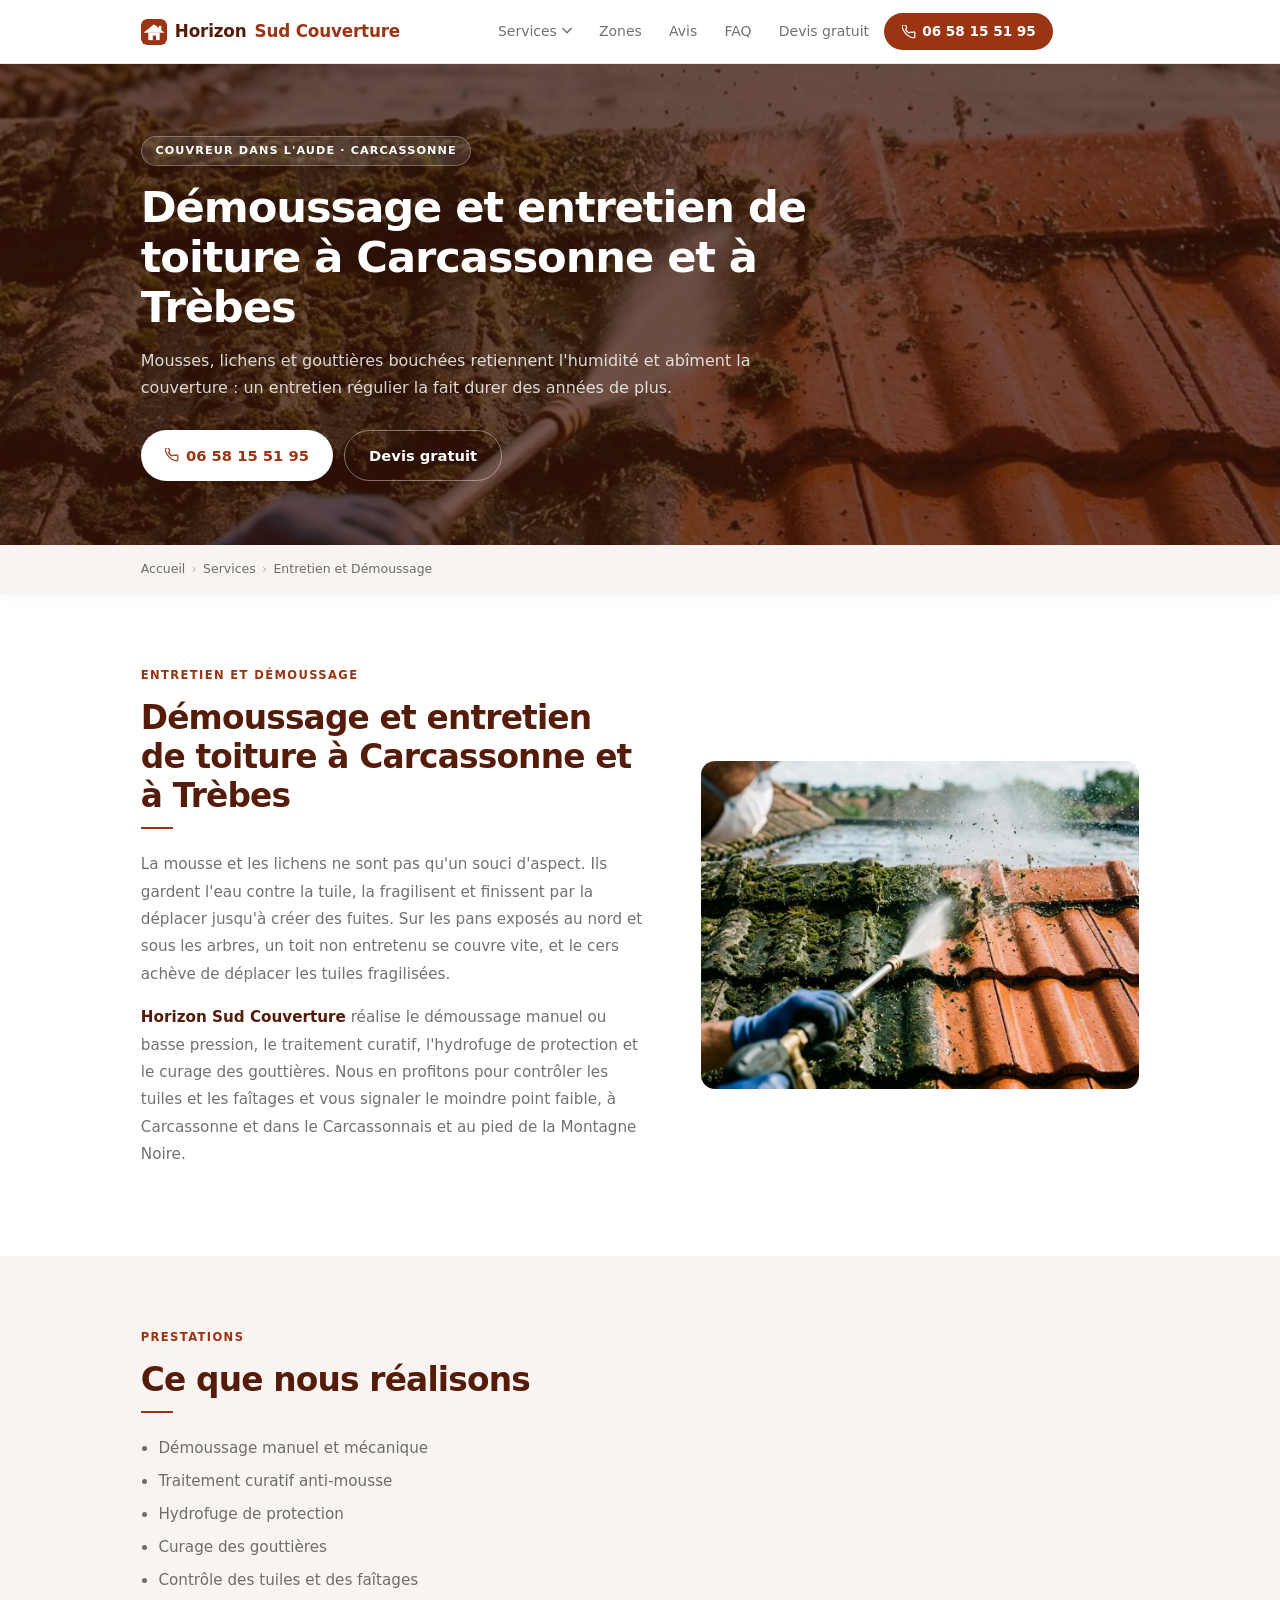
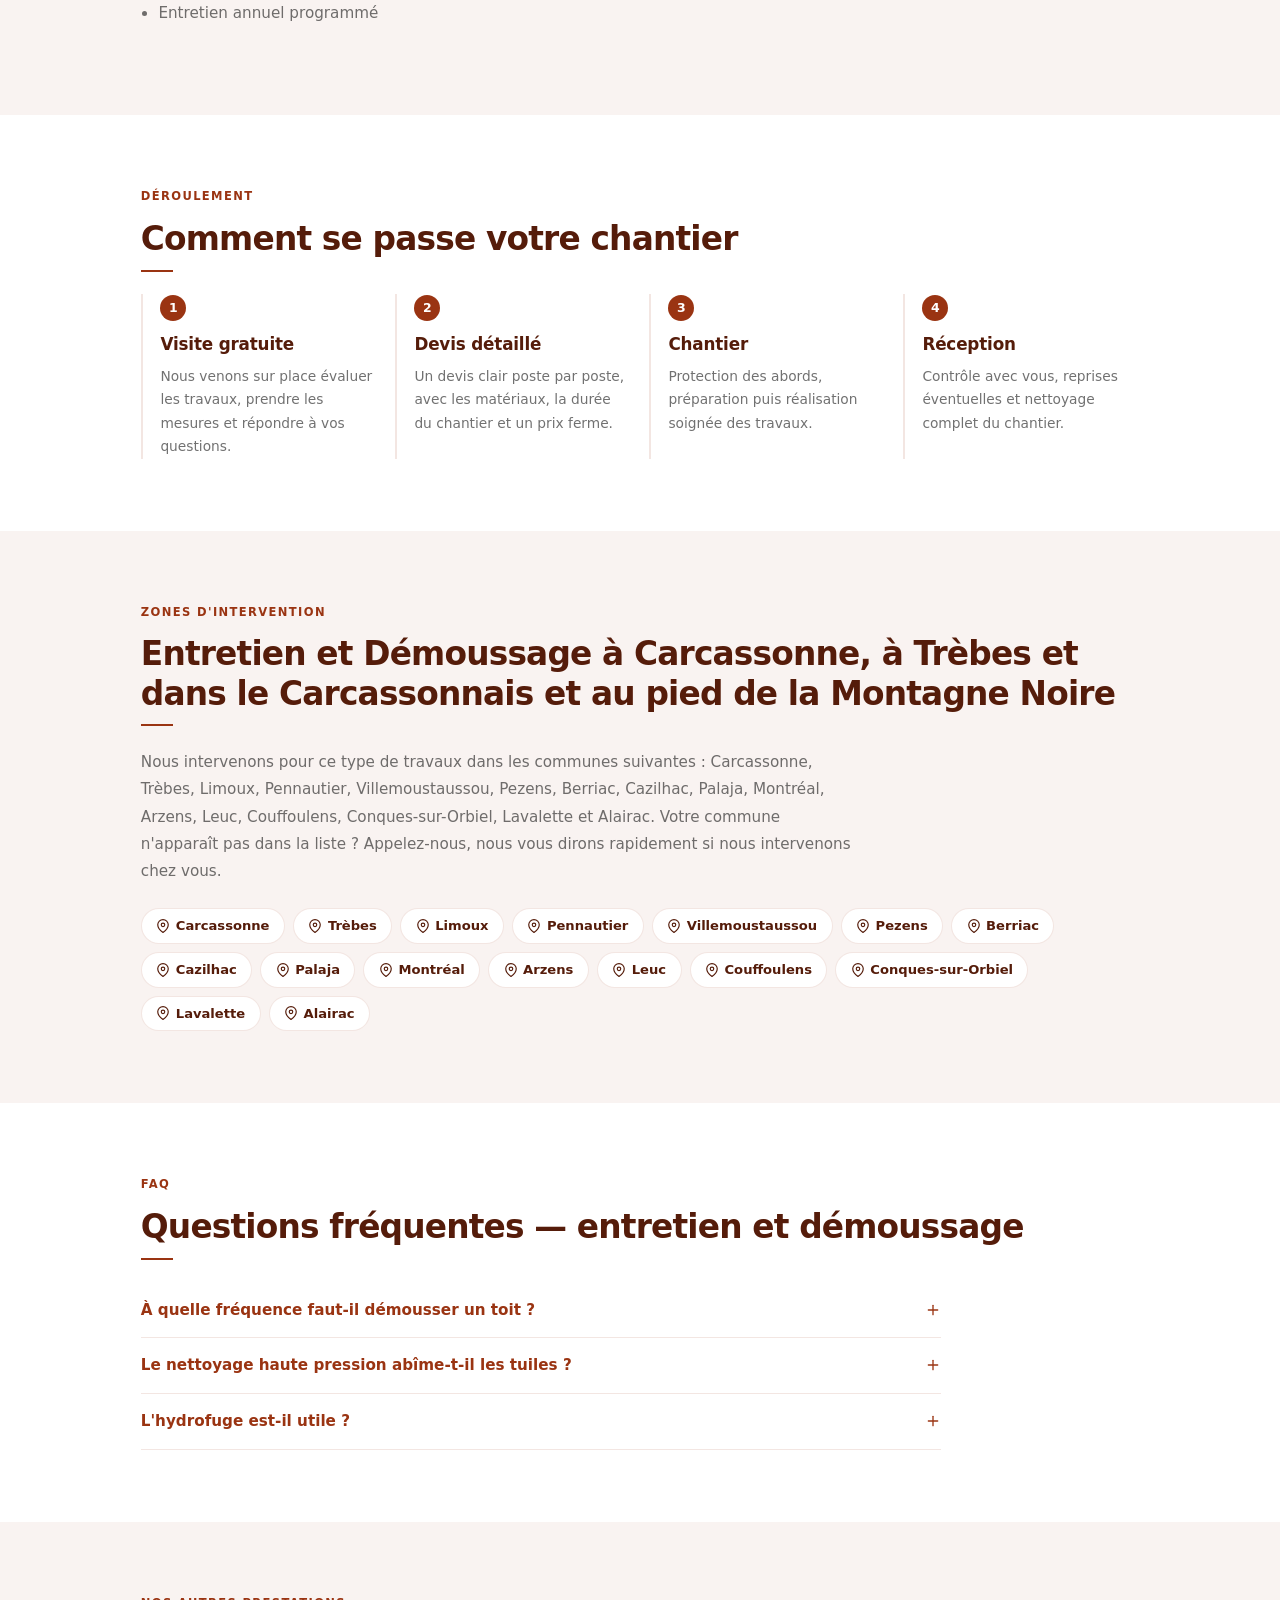
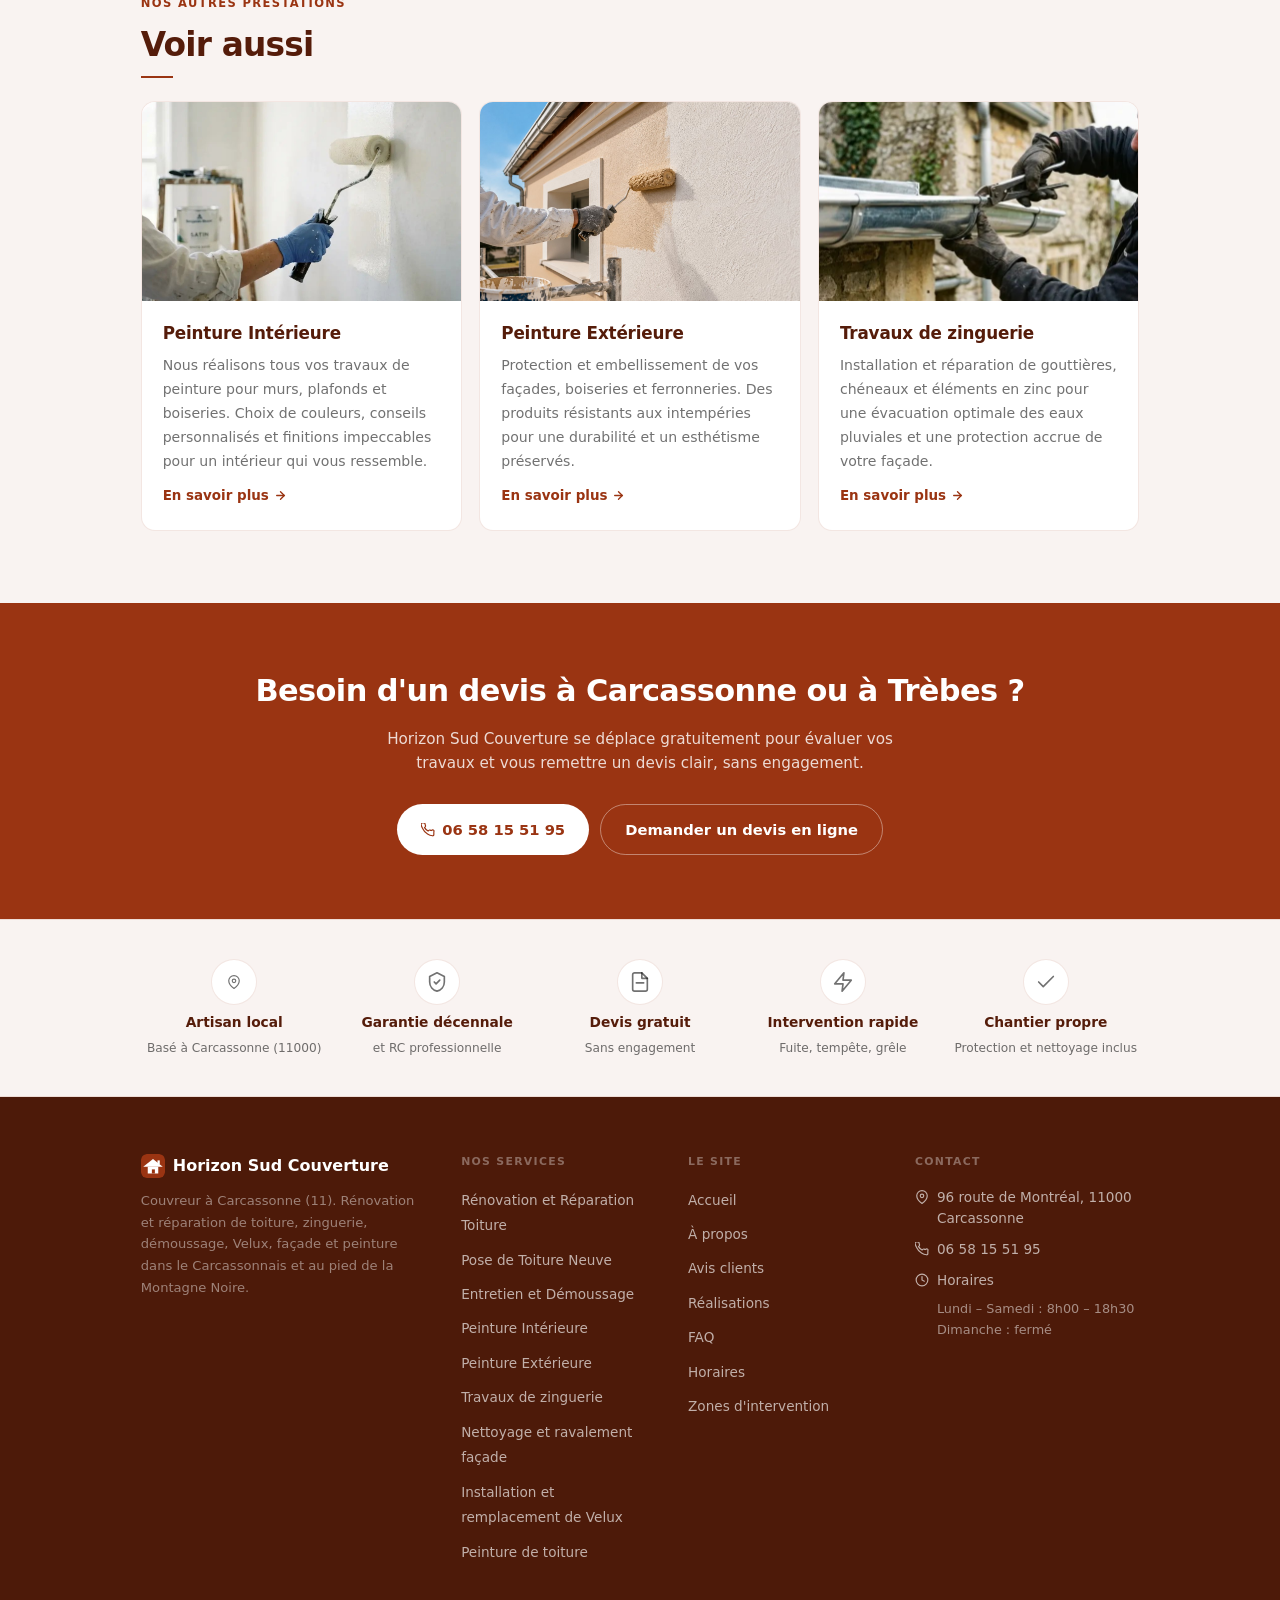
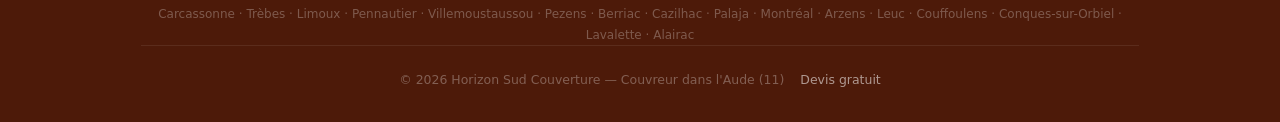
==== entretien-demoussage.html @ 6ced3db4 "Site Horizon Sud Couverture (Carcassonne 11) — tiré de la fiche Google Co-Authored-By: Claude Opus 5" ====
<!DOCTYPE html>
<html lang="fr">
<head>
  <meta charset="UTF-8" />
  <meta name="viewport" content="width=device-width, initial-scale=1.0" />
  <title>Démoussage et entretien de toiture à Carcassonne (11) | Horizon Sud Couverture</title>
  <meta name="description" content="Démoussage, traitement anti-mousse, hydrofuge et nettoyage de gouttières à Carcassonne, à Trèbes et dans le Carcassonnais et au pied de la Montagne Noire. Devis gratuit au 06 58 15 51 95." />
  <meta name="keywords" content="démoussage toiture Carcassonne, nettoyage toiture Trèbes, traitement anti-mousse 11, hydrofuge toiture Aude, entretien toiture Limoux" />
  <meta name="robots" content="index, follow" />
  <meta name="author" content="Horizon Sud Couverture" />
  <link rel="canonical" href="https://horizon-sud-couverture.pages.dev/entretien-demoussage" />

  <meta name="geo.region" content="FR-11" />
  <meta name="geo.placename" content="Carcassonne" />
  <meta name="geo.position" content="43.215031;2.297067" />
  <meta name="ICBM" content="43.215031, 2.297067" />

  <meta property="og:type" content="website" />
  <meta property="og:url" content="https://horizon-sud-couverture.pages.dev/entretien-demoussage" />
  <meta property="og:title" content="Démoussage et entretien de toiture à Carcassonne (11) | Horizon Sud Couverture" />
  <meta property="og:description" content="Démoussage, traitement anti-mousse, hydrofuge et nettoyage de gouttières à Carcassonne, à Trèbes et dans le Carcassonnais et au pied de la Montagne Noire. Devis gratuit au 06 58 15 51 95." />
  <meta property="og:locale" content="fr_FR" />
  <meta property="og:site_name" content="Horizon Sud Couverture" />
  <meta property="og:image" content="https://horizon-sud-couverture.pages.dev/images/og-image.jpg?v=1" />
  <meta name="twitter:card" content="summary_large_image" />
  <meta name="twitter:image" content="https://horizon-sud-couverture.pages.dev/images/og-image.jpg?v=1" />

  <link rel="icon" href="favicon.svg" type="image/svg+xml" />
  <link rel="icon" href="favicon.ico" sizes="32x32" />
  <link rel="apple-touch-icon" href="apple-touch-icon.png" />
  <meta name="theme-color" content="#9a3412" />
  <link rel="stylesheet" href="assets/pages.css?v=5" />
  <script defer src="assets/pages.js?v=5"></script>
  <script type="application/ld+json">
{
  "@context": "https://schema.org",
  "@type": "Service",
  "serviceType": "Entretien et Démoussage",
  "name": "Entretien et Démoussage",
  "description": "Démoussage, traitement anti-mousse, hydrofuge et nettoyage de gouttières à Carcassonne, à Trèbes et dans le Carcassonnais et au pied de la Montagne Noire. Devis gratuit au 06 58 15 51 95.",
  "provider": {
    "@type": "RoofingContractor",
    "name": "Horizon Sud Couverture",
    "telephone": "+33658155195",
    "url": "https://horizon-sud-couverture.pages.dev/",
    "address": {
      "@type": "PostalAddress",
      "streetAddress": "96 route de Montréal",
      "addressLocality": "Carcassonne",
      "postalCode": "11000",
      "addressRegion": "Aude",
      "addressCountry": "FR"
    }
  },
  "areaServed": [
    {
      "@type": "City",
      "name": "Carcassonne"
    },
    {
      "@type": "City",
      "name": "Trèbes"
    },
    {
      "@type": "City",
      "name": "Limoux"
    },
    {
      "@type": "City",
      "name": "Pennautier"
    },
    {
      "@type": "City",
      "name": "Villemoustaussou"
    },
    {
      "@type": "City",
      "name": "Pezens"
    },
    {
      "@type": "City",
      "name": "Berriac"
    },
    {
      "@type": "City",
      "name": "Cazilhac"
    },
    {
      "@type": "City",
      "name": "Palaja"
    },
    {
      "@type": "City",
      "name": "Montréal"
    },
    {
      "@type": "City",
      "name": "Arzens"
    },
    {
      "@type": "City",
      "name": "Leuc"
    },
    {
      "@type": "City",
      "name": "Couffoulens"
    },
    {
      "@type": "City",
      "name": "Conques-sur-Orbiel"
    },
    {
      "@type": "City",
      "name": "Lavalette"
    },
    {
      "@type": "City",
      "name": "Alairac"
    }
  ]
}
</script>
  <script type="application/ld+json">
{
  "@context": "https://schema.org",
  "@type": "FAQPage",
  "mainEntity": [
    {
      "@type": "Question",
      "name": "À quelle fréquence faut-il démousser un toit ?",
      "acceptedAnswer": {
        "@type": "Answer",
        "text": "Tous les quatre à six ans, selon l'exposition et la végétation autour de la maison. Un traitement préventif espace nettement les interventions."
      }
    },
    {
      "@type": "Question",
      "name": "Le nettoyage haute pression abîme-t-il les tuiles ?",
      "acceptedAnswer": {
        "@type": "Answer",
        "text": "Mal réglé, oui. Nous adaptons la pression et la technique à chaque matériau, et privilégions le brossage et le traitement pour les couvertures fragiles."
      }
    },
    {
      "@type": "Question",
      "name": "L'hydrofuge est-il utile ?",
      "acceptedAnswer": {
        "@type": "Answer",
        "text": "Il limite l'absorption d'eau et la repousse des mousses. Appliqué sur un toit propre et sain, il protège la couverture plusieurs années."
      }
    }
  ]
}
</script>
  <script type="application/ld+json">
{
  "@context": "https://schema.org",
  "@type": "BreadcrumbList",
  "itemListElement": [
    {
      "@type": "ListItem",
      "position": 1,
      "name": "Accueil",
      "item": "https://horizon-sud-couverture.pages.dev/"
    },
    {
      "@type": "ListItem",
      "position": 2,
      "name": "Entretien et Démoussage",
      "item": "https://horizon-sud-couverture.pages.dev/entretien-demoussage"
    }
  ]
}
</script>
</head>
<body>
<nav>
  <a href="index.html" class="nav-logo"><img src="favicon.svg" alt="" width="26" height="26" /> Horizon <span class="brand-accent">Sud Couverture</span></a>
  <ul class="nav-links" id="navLinks">
    <li class="has-sub">
      <a href="index.html#services">Services
        <svg class="caret" width="10" height="10" viewBox="0 0 12 8" fill="none" stroke="currentColor" stroke-width="1.8" stroke-linecap="round"><path d="M1 1l5 5 5-5"/></svg>
      </a>
      <ul class="sub-links"><li><a href="renovation-reparation-toiture.html">Rénovation et Réparation Toiture</a></li><li><a href="pose-toiture-neuve.html">Pose de Toiture Neuve</a></li><li><a href="entretien-demoussage.html" aria-current="page">Entretien et Démoussage</a></li><li><a href="peinture-interieure.html">Peinture Intérieure</a></li><li><a href="peinture-exterieure.html">Peinture Extérieure</a></li><li><a href="zinguerie.html">Travaux de zinguerie</a></li><li><a href="nettoyage-ravalement-facade.html">Nettoyage et ravalement façade</a></li><li><a href="pose-velux.html">Installation et remplacement de Velux</a></li><li><a href="peinture-toiture.html">Peinture de toiture</a></li></ul>
    </li>
    <li><a href="zones-intervention.html">Zones</a></li>
    <li><a href="index.html#avis">Avis</a></li>
    <li><a href="index.html#faq">FAQ</a></li>
    <li><a href="index.html#devis">Devis gratuit</a></li>
    <li><a href="tel:+33658155195" class="nav-cta phone-link"><svg width="14" height="14" viewBox="0 0 24 24" fill="none" stroke="currentColor" stroke-width="2" stroke-linecap="round"><path d="M22 16.92v3a2 2 0 01-2.18 2 19.79 19.79 0 01-8.63-3.07A19.5 19.5 0 013.07 9.81 19.79 19.79 0 010 1.18 2 2 0 012 0h3a2 2 0 012 1.72c.127.96.361 1.903.7 2.81a2 2 0 01-.45 2.11L6.09 7.91a16 16 0 006 6l1.27-1.27a2 2 0 012.11-.45c.907.339 1.85.573 2.81.7A2 2 0 0122 14.92z"/></svg> <span class="phone-text">06 58 15 51 95</span></a></li>
  </ul>
  <div class="nav-right">
    <a href="tel:+33658155195" class="nav-phone-mobile phone-link"><svg width="14" height="14" viewBox="0 0 24 24" fill="none" stroke="currentColor" stroke-width="2" stroke-linecap="round"><path d="M22 16.92v3a2 2 0 01-2.18 2 19.79 19.79 0 01-8.63-3.07A19.5 19.5 0 013.07 9.81 19.79 19.79 0 010 1.18 2 2 0 012 0h3a2 2 0 012 1.72c.127.96.361 1.903.7 2.81a2 2 0 01-.45 2.11L6.09 7.91a16 16 0 006 6l1.27-1.27a2 2 0 012.11-.45c.907.339 1.85.573 2.81.7A2 2 0 0122 14.92z"/></svg> <span class="phone-text">06 58 15 51 95</span></a>
    <button class="hamburger" id="hamburger" aria-label="Menu"><span></span><span></span><span></span></button>
  </div>
</nav>

<header class="page-hero" style="background-image:url('images/service3.jpg')">
  <div class="page-hero-inner">
    <span class="eyebrow">Couvreur dans l'Aude · Carcassonne</span>
    <h1>Démoussage et entretien de toiture à Carcassonne et à Trèbes</h1>
    <p>Mousses, lichens et gouttières bouchées retiennent l&#x27;humidité et abîment la couverture : un entretien régulier la fait durer des années de plus.</p>
    <div class="page-hero-btns">
      <a href="tel:+33658155195" class="btn btn-white phone-link"><svg width="14" height="14" viewBox="0 0 24 24" fill="none" stroke="currentColor" stroke-width="2" stroke-linecap="round"><path d="M22 16.92v3a2 2 0 01-2.18 2 19.79 19.79 0 01-8.63-3.07A19.5 19.5 0 013.07 9.81 19.79 19.79 0 010 1.18 2 2 0 012 0h3a2 2 0 012 1.72c.127.96.361 1.903.7 2.81a2 2 0 01-.45 2.11L6.09 7.91a16 16 0 006 6l1.27-1.27a2 2 0 012.11-.45c.907.339 1.85.573 2.81.7A2 2 0 0122 14.92z"/></svg> <span class="phone-text">06 58 15 51 95</span></a>
      <a href="index.html#devis" class="btn btn-outline-white">Devis gratuit</a>
    </div>
  </div>
</header>

<nav class="breadcrumb" aria-label="Fil d'ariane">
  <ol><li><a href="index.html">Accueil</a></li><li><a href="index.html#services">Services</a></li><li>Entretien et Démoussage</li></ol>
</nav>

<section>
  <div class="split">
    <div class="prose">
      <span class="label">Entretien et Démoussage</span>
      <h2 class="section-title">Démoussage et entretien de toiture à Carcassonne et à Trèbes</h2>
      <span class="title-underline"></span>
      <p>La mousse et les lichens ne sont pas qu'un souci d'aspect. Ils gardent l'eau contre la tuile, la fragilisent et finissent par la déplacer jusqu'à créer des fuites. Sur les pans exposés au nord et sous les arbres, un toit non entretenu se couvre vite, et le cers achève de déplacer les tuiles fragilisées.</p><p><strong>Horizon Sud Couverture</strong> réalise le démoussage manuel ou basse pression, le traitement curatif, l'hydrofuge de protection et le curage des gouttières. Nous en profitons pour contrôler les tuiles et les faîtages et vous signaler le moindre point faible, à Carcassonne et dans le Carcassonnais et au pied de la Montagne Noire.</p>
    </div>
    <div><img src="images/service3.jpg" alt="Entretien et Démoussage par Horizon Sud Couverture à Carcassonne" loading="lazy" /></div>
  </div>
</section>

<section class="alt">
  <span class="label">Prestations</span>
  <h2 class="section-title">Ce que nous réalisons</h2>
  <span class="title-underline"></span>
  <div class="prose"><ul><li>Démoussage manuel et mécanique</li><li>Traitement curatif anti-mousse</li><li>Hydrofuge de protection</li><li>Curage des gouttières</li><li>Contrôle des tuiles et des faîtages</li><li>Entretien annuel programmé</li></ul></div>
</section>

<section>
  <span class="label">Déroulement</span>
  <h2 class="section-title">Comment se passe votre chantier</h2>
  <span class="title-underline"></span>
  <div class="steps">
    <div class="step"><span class="step-num">1</span><h3>Visite gratuite</h3><p>Nous venons sur place évaluer les travaux, prendre les mesures et répondre à vos questions.</p></div>
    <div class="step"><span class="step-num">2</span><h3>Devis détaillé</h3><p>Un devis clair poste par poste, avec les matériaux, la durée du chantier et un prix ferme.</p></div>
    <div class="step"><span class="step-num">3</span><h3>Chantier</h3><p>Protection des abords, préparation puis réalisation soignée des travaux.</p></div>
    <div class="step"><span class="step-num">4</span><h3>Réception</h3><p>Contrôle avec vous, reprises éventuelles et nettoyage complet du chantier.</p></div>
  </div>
</section>

<section class="alt">
  <span class="label">Zones d'intervention</span>
  <h2 class="section-title">Entretien et Démoussage à Carcassonne, à Trèbes et dans le Carcassonnais et au pied de la Montagne Noire</h2>
  <span class="title-underline"></span>
  <div class="prose"><p>Nous intervenons pour ce type de travaux dans les communes suivantes : Carcassonne, Trèbes, Limoux, Pennautier, Villemoustaussou, Pezens, Berriac, Cazilhac, Palaja, Montréal, Arzens, Leuc, Couffoulens, Conques-sur-Orbiel, Lavalette et Alairac. Votre commune n&#x27;apparaît pas dans la liste ? Appelez-nous, nous vous dirons rapidement si nous intervenons chez vous.</p></div>
  <div class="villes"><a class="ville-chip" href="zones-intervention.html"><svg width="14" height="14" viewBox="0 0 24 24" fill="none" stroke="currentColor" stroke-width="2" stroke-linecap="round"><path d="M21 10c0 7-9 13-9 13s-9-6-9-13a9 9 0 0118 0z"/><circle cx="12" cy="10" r="3"/></svg> Carcassonne</a><a class="ville-chip" href="zones-intervention.html"><svg width="14" height="14" viewBox="0 0 24 24" fill="none" stroke="currentColor" stroke-width="2" stroke-linecap="round"><path d="M21 10c0 7-9 13-9 13s-9-6-9-13a9 9 0 0118 0z"/><circle cx="12" cy="10" r="3"/></svg> Trèbes</a><a class="ville-chip" href="zones-intervention.html"><svg width="14" height="14" viewBox="0 0 24 24" fill="none" stroke="currentColor" stroke-width="2" stroke-linecap="round"><path d="M21 10c0 7-9 13-9 13s-9-6-9-13a9 9 0 0118 0z"/><circle cx="12" cy="10" r="3"/></svg> Limoux</a><a class="ville-chip" href="zones-intervention.html"><svg width="14" height="14" viewBox="0 0 24 24" fill="none" stroke="currentColor" stroke-width="2" stroke-linecap="round"><path d="M21 10c0 7-9 13-9 13s-9-6-9-13a9 9 0 0118 0z"/><circle cx="12" cy="10" r="3"/></svg> Pennautier</a><a class="ville-chip" href="zones-intervention.html"><svg width="14" height="14" viewBox="0 0 24 24" fill="none" stroke="currentColor" stroke-width="2" stroke-linecap="round"><path d="M21 10c0 7-9 13-9 13s-9-6-9-13a9 9 0 0118 0z"/><circle cx="12" cy="10" r="3"/></svg> Villemoustaussou</a><a class="ville-chip" href="zones-intervention.html"><svg width="14" height="14" viewBox="0 0 24 24" fill="none" stroke="currentColor" stroke-width="2" stroke-linecap="round"><path d="M21 10c0 7-9 13-9 13s-9-6-9-13a9 9 0 0118 0z"/><circle cx="12" cy="10" r="3"/></svg> Pezens</a><a class="ville-chip" href="zones-intervention.html"><svg width="14" height="14" viewBox="0 0 24 24" fill="none" stroke="currentColor" stroke-width="2" stroke-linecap="round"><path d="M21 10c0 7-9 13-9 13s-9-6-9-13a9 9 0 0118 0z"/><circle cx="12" cy="10" r="3"/></svg> Berriac</a><a class="ville-chip" href="zones-intervention.html"><svg width="14" height="14" viewBox="0 0 24 24" fill="none" stroke="currentColor" stroke-width="2" stroke-linecap="round"><path d="M21 10c0 7-9 13-9 13s-9-6-9-13a9 9 0 0118 0z"/><circle cx="12" cy="10" r="3"/></svg> Cazilhac</a><a class="ville-chip" href="zones-intervention.html"><svg width="14" height="14" viewBox="0 0 24 24" fill="none" stroke="currentColor" stroke-width="2" stroke-linecap="round"><path d="M21 10c0 7-9 13-9 13s-9-6-9-13a9 9 0 0118 0z"/><circle cx="12" cy="10" r="3"/></svg> Palaja</a><a class="ville-chip" href="zones-intervention.html"><svg width="14" height="14" viewBox="0 0 24 24" fill="none" stroke="currentColor" stroke-width="2" stroke-linecap="round"><path d="M21 10c0 7-9 13-9 13s-9-6-9-13a9 9 0 0118 0z"/><circle cx="12" cy="10" r="3"/></svg> Montréal</a><a class="ville-chip" href="zones-intervention.html"><svg width="14" height="14" viewBox="0 0 24 24" fill="none" stroke="currentColor" stroke-width="2" stroke-linecap="round"><path d="M21 10c0 7-9 13-9 13s-9-6-9-13a9 9 0 0118 0z"/><circle cx="12" cy="10" r="3"/></svg> Arzens</a><a class="ville-chip" href="zones-intervention.html"><svg width="14" height="14" viewBox="0 0 24 24" fill="none" stroke="currentColor" stroke-width="2" stroke-linecap="round"><path d="M21 10c0 7-9 13-9 13s-9-6-9-13a9 9 0 0118 0z"/><circle cx="12" cy="10" r="3"/></svg> Leuc</a><a class="ville-chip" href="zones-intervention.html"><svg width="14" height="14" viewBox="0 0 24 24" fill="none" stroke="currentColor" stroke-width="2" stroke-linecap="round"><path d="M21 10c0 7-9 13-9 13s-9-6-9-13a9 9 0 0118 0z"/><circle cx="12" cy="10" r="3"/></svg> Couffoulens</a><a class="ville-chip" href="zones-intervention.html"><svg width="14" height="14" viewBox="0 0 24 24" fill="none" stroke="currentColor" stroke-width="2" stroke-linecap="round"><path d="M21 10c0 7-9 13-9 13s-9-6-9-13a9 9 0 0118 0z"/><circle cx="12" cy="10" r="3"/></svg> Conques-sur-Orbiel</a><a class="ville-chip" href="zones-intervention.html"><svg width="14" height="14" viewBox="0 0 24 24" fill="none" stroke="currentColor" stroke-width="2" stroke-linecap="round"><path d="M21 10c0 7-9 13-9 13s-9-6-9-13a9 9 0 0118 0z"/><circle cx="12" cy="10" r="3"/></svg> Lavalette</a><a class="ville-chip" href="zones-intervention.html"><svg width="14" height="14" viewBox="0 0 24 24" fill="none" stroke="currentColor" stroke-width="2" stroke-linecap="round"><path d="M21 10c0 7-9 13-9 13s-9-6-9-13a9 9 0 0118 0z"/><circle cx="12" cy="10" r="3"/></svg> Alairac</a></div>
</section>

<section>
  <span class="label">FAQ</span>
  <h2 class="section-title">Questions fréquentes — entretien et démoussage</h2>
  <span class="title-underline"></span>
  <ul class="faq-list"><li class="faq-item">
        <button class="faq-btn" type="button">À quelle fréquence faut-il démousser un toit ?<svg viewBox="0 0 24 24" fill="none" stroke-width="2" stroke-linecap="round"><line x1="12" y1="5" x2="12" y2="19"/><line x1="5" y1="12" x2="19" y2="12"/></svg></button>
        <div class="faq-answer"><p>Tous les quatre à six ans, selon l&#x27;exposition et la végétation autour de la maison. Un traitement préventif espace nettement les interventions.</p></div>
      </li><li class="faq-item">
        <button class="faq-btn" type="button">Le nettoyage haute pression abîme-t-il les tuiles ?<svg viewBox="0 0 24 24" fill="none" stroke-width="2" stroke-linecap="round"><line x1="12" y1="5" x2="12" y2="19"/><line x1="5" y1="12" x2="19" y2="12"/></svg></button>
        <div class="faq-answer"><p>Mal réglé, oui. Nous adaptons la pression et la technique à chaque matériau, et privilégions le brossage et le traitement pour les couvertures fragiles.</p></div>
      </li><li class="faq-item">
        <button class="faq-btn" type="button">L&#x27;hydrofuge est-il utile ?<svg viewBox="0 0 24 24" fill="none" stroke-width="2" stroke-linecap="round"><line x1="12" y1="5" x2="12" y2="19"/><line x1="5" y1="12" x2="19" y2="12"/></svg></button>
        <div class="faq-answer"><p>Il limite l&#x27;absorption d&#x27;eau et la repousse des mousses. Appliqué sur un toit propre et sain, il protège la couverture plusieurs années.</p></div>
      </li></ul>
</section>

<section class="alt">
  <span class="label">Nos autres prestations</span>
  <h2 class="section-title">Voir aussi</h2>
  <span class="title-underline"></span>
  <div class="cards"><a class="card card-link" href="peinture-interieure.html"><img src="images/service4.jpg" alt="Peinture Intérieure — Horizon Sud Couverture, Carcassonne" loading="lazy" /><div class="card-body"><h3>Peinture Intérieure</h3><p>Nous réalisons tous vos travaux de peinture pour murs, plafonds et boiseries. Choix de couleurs, conseils personnalisés et finitions impeccables pour un intérieur qui vous ressemble.</p><span class="more">En savoir plus <svg width="13" height="13" viewBox="0 0 24 24" fill="none" stroke="currentColor" stroke-width="2.5" stroke-linecap="round"><line x1="5" y1="12" x2="19" y2="12"/><polyline points="12 5 19 12 12 19"/></svg></span></div></a><a class="card card-link" href="peinture-exterieure.html"><img src="images/service5.jpg" alt="Peinture Extérieure — Horizon Sud Couverture, Carcassonne" loading="lazy" /><div class="card-body"><h3>Peinture Extérieure</h3><p>Protection et embellissement de vos façades, boiseries et ferronneries. Des produits résistants aux intempéries pour une durabilité et un esthétisme préservés.</p><span class="more">En savoir plus <svg width="13" height="13" viewBox="0 0 24 24" fill="none" stroke="currentColor" stroke-width="2.5" stroke-linecap="round"><line x1="5" y1="12" x2="19" y2="12"/><polyline points="12 5 19 12 12 19"/></svg></span></div></a><a class="card card-link" href="zinguerie.html"><img src="images/service6.jpg" alt="Travaux de zinguerie — Horizon Sud Couverture, Carcassonne" loading="lazy" /><div class="card-body"><h3>Travaux de zinguerie</h3><p>Installation et réparation de gouttières, chéneaux et éléments en zinc pour une évacuation optimale des eaux pluviales et une protection accrue de votre façade.</p><span class="more">En savoir plus <svg width="13" height="13" viewBox="0 0 24 24" fill="none" stroke="currentColor" stroke-width="2.5" stroke-linecap="round"><line x1="5" y1="12" x2="19" y2="12"/><polyline points="12 5 19 12 12 19"/></svg></span></div></a></div>
</section>

<div class="cta-band">
  <h2>Besoin d'un devis à Carcassonne ou à Trèbes ?</h2>
  <p>Horizon Sud Couverture se déplace gratuitement pour évaluer vos travaux et vous remettre un devis clair, sans engagement.</p>
  <div class="btns">
    <a href="tel:+33658155195" class="btn btn-white phone-link"><svg width="14" height="14" viewBox="0 0 24 24" fill="none" stroke="currentColor" stroke-width="2" stroke-linecap="round"><path d="M22 16.92v3a2 2 0 01-2.18 2 19.79 19.79 0 01-8.63-3.07A19.5 19.5 0 013.07 9.81 19.79 19.79 0 010 1.18 2 2 0 012 0h3a2 2 0 012 1.72c.127.96.361 1.903.7 2.81a2 2 0 01-.45 2.11L6.09 7.91a16 16 0 006 6l1.27-1.27a2 2 0 012.11-.45c.907.339 1.85.573 2.81.7A2 2 0 0122 14.92z"/></svg> <span class="phone-text">06 58 15 51 95</span></a>
    <a href="index.html#devis" class="btn btn-outline-white">Demander un devis en ligne</a>
  </div>
</div>
<div class="trust-band"><div class="trust-grid">
<div class="trust-item"><span class="trust-ico"><svg width="14" height="14" viewBox="0 0 24 24" fill="none" stroke="currentColor" stroke-width="2" stroke-linecap="round"><path d="M21 10c0 7-9 13-9 13s-9-6-9-13a9 9 0 0118 0z"/><circle cx="12" cy="10" r="3"/></svg></span><strong>Artisan local</strong><span>Basé à Carcassonne (11000)</span></div>
<div class="trust-item"><span class="trust-ico"><svg width="22" height="22" viewBox="0 0 24 24" fill="none" stroke="currentColor" stroke-width="1.8" stroke-linecap="round" stroke-linejoin="round"><path d="M12 2l8 4v6c0 5-3.4 8.9-8 10-4.6-1.1-8-5-8-10V6z"/><polyline points="9 12 11 14 15 10"/></svg></span><strong>Garantie décennale</strong><span>et RC professionnelle</span></div>
<div class="trust-item"><span class="trust-ico"><svg width="22" height="22" viewBox="0 0 24 24" fill="none" stroke="currentColor" stroke-width="1.8" stroke-linecap="round" stroke-linejoin="round"><path d="M14 2H6a2 2 0 00-2 2v16a2 2 0 002 2h12a2 2 0 002-2V8z"/><polyline points="14 2 14 8 20 8"/><line x1="8" y1="13" x2="16" y2="13"/></svg></span><strong>Devis gratuit</strong><span>Sans engagement</span></div>
<div class="trust-item"><span class="trust-ico"><svg width="22" height="22" viewBox="0 0 24 24" fill="none" stroke="currentColor" stroke-width="1.8" stroke-linecap="round" stroke-linejoin="round"><polygon points="13 2 3 14 12 14 11 22 21 10 12 10 13 2"/></svg></span><strong>Intervention rapide</strong><span>Fuite, tempête, grêle</span></div>
<div class="trust-item"><span class="trust-ico"><svg width="22" height="22" viewBox="0 0 24 24" fill="none" stroke="currentColor" stroke-width="1.8" stroke-linecap="round" stroke-linejoin="round"><path d="M20 6L9 17l-5-5"/></svg></span><strong>Chantier propre</strong><span>Protection et nettoyage inclus</span></div>
</div></div>
<footer>
  <div class="footer-grid">
    <div>
      <span class="footer-brand"><img src="favicon.svg" alt="" width="24" height="24" /> Horizon Sud Couverture</span>
      <p class="footer-desc">Couvreur à Carcassonne (11). Rénovation et réparation de toiture, zinguerie, démoussage, Velux, façade et peinture dans le Carcassonnais et au pied de la Montagne Noire.</p>
    </div>
    <div>
      <span class="footer-col-label">Nos services</span>
      <ul class="footer-links"><li><a href="renovation-reparation-toiture.html">Rénovation et Réparation Toiture</a></li><li><a href="pose-toiture-neuve.html">Pose de Toiture Neuve</a></li><li><a href="entretien-demoussage.html" aria-current="page">Entretien et Démoussage</a></li><li><a href="peinture-interieure.html">Peinture Intérieure</a></li><li><a href="peinture-exterieure.html">Peinture Extérieure</a></li><li><a href="zinguerie.html">Travaux de zinguerie</a></li><li><a href="nettoyage-ravalement-facade.html">Nettoyage et ravalement façade</a></li><li><a href="pose-velux.html">Installation et remplacement de Velux</a></li><li><a href="peinture-toiture.html">Peinture de toiture</a></li></ul>
    </div>
    <div>
      <span class="footer-col-label">Le site</span>
      <ul class="footer-links">
        <li><a href="index.html">Accueil</a></li>
        <li><a href="index.html#apropos">À propos</a></li>
        <li><a href="index.html#avis">Avis clients</a></li>
        <li><a href="index.html#galerie">Réalisations</a></li>
        <li><a href="index.html#faq">FAQ</a></li>
        <li><a href="index.html#horaires">Horaires</a></li>
        <li><a href="zones-intervention.html">Zones d'intervention</a></li>
      </ul>
    </div>
    <div>
      <span class="footer-col-label">Contact</span>
      <span class="footer-contact-item"><svg width="14" height="14" viewBox="0 0 24 24" fill="none" stroke="currentColor" stroke-width="2" stroke-linecap="round"><path d="M21 10c0 7-9 13-9 13s-9-6-9-13a9 9 0 0118 0z"/><circle cx="12" cy="10" r="3"/></svg><span>96 route de Montréal, 11000 Carcassonne</span></span>
      <a class="footer-contact-item phone-link" href="tel:+33658155195"><svg width="14" height="14" viewBox="0 0 24 24" fill="none" stroke="currentColor" stroke-width="2" stroke-linecap="round"><path d="M22 16.92v3a2 2 0 01-2.18 2 19.79 19.79 0 01-8.63-3.07A19.5 19.5 0 013.07 9.81 19.79 19.79 0 010 1.18 2 2 0 012 0h3a2 2 0 012 1.72c.127.96.361 1.903.7 2.81a2 2 0 01-.45 2.11L6.09 7.91a16 16 0 006 6l1.27-1.27a2 2 0 012.11-.45c.907.339 1.85.573 2.81.7A2 2 0 0122 14.92z"/></svg><span class="phone-text">06 58 15 51 95</span></a>
      <span class="footer-contact-item"><svg width="14" height="14" viewBox="0 0 24 24" fill="none" stroke="currentColor" stroke-width="2" stroke-linecap="round"><circle cx="12" cy="12" r="10"/><polyline points="12 6 12 12 16 14"/></svg><span>Horaires<span class="footer-horaires" style="display:block">Lundi – Samedi : 8h00 – 18h30<br>Dimanche : fermé</span></span></span>
    </div>
  </div>
  <p class="footer-villes">Carcassonne · Trèbes · Limoux · Pennautier · Villemoustaussou · Pezens · Berriac · Cazilhac · Palaja · Montréal · Arzens · Leuc · Couffoulens · Conques-sur-Orbiel · Lavalette · Alairac</p>
  <div class="footer-bottom">
    <span>© 2026 Horizon Sud Couverture — Couvreur dans l'Aude (11)</span>
    <a href="index.html#devis">Devis gratuit</a>
  </div>
</footer>
</body>
</html>
---- assets/pages.css ----
/* ─────────────────────────────────────────────────────────────
   Jean Couverture — feuille de style des pages intérieures
   (pages services, zones d'intervention, mentions légales)
   Reprend la charte de la page d'accueil : palette « orange ».
   ───────────────────────────────────────────────────────────── */

*, *::before, *::after { box-sizing: border-box; margin: 0; padding: 0; }

:root {
  --primary:    #0a0a0a;
  --bg:         #ffffff;
  --text:       #0a0a0a;
  --muted:      rgba(10,10,10,0.60);
  --border:     rgba(10,10,10,0.08);
  --surface:    rgba(10,10,10,0.04);
  --footer-bg:  #0a0a0a;
  --r-btn:      9999px;
  /* voile assombri du hero des pages : recalculé depuis --primary par pages.js */
  --hero-overlay: rgba(10,10,10,0.62);
  --stars:      #FBBC05;
}

/* scroll-padding : au clic sur une ancre, le titre ne se cache pas sous la barre fixe */
html { scroll-behavior: smooth; scroll-padding-top: 76px; }
body {
  font-family: -apple-system, BlinkMacSystemFont, 'Segoe UI', system-ui, sans-serif;
  background: var(--bg); color: var(--text); line-height: 1.6;
  -webkit-font-smoothing: antialiased;
}
img { max-width: 100%; }

/* ─── NAV ─────────────────────────────────────────── */
nav {
  position: fixed; top: 0; left: 0; right: 0; z-index: 100;
  /* Fond opaque : le contenu qui défile dessous ne transparaît pas */
  background: #fff;
  border-bottom: 1px solid rgba(10,10,10,0.08);
  box-shadow: 0 1px 12px rgba(10,10,10,0.05);
  display: flex; align-items: center; justify-content: space-between;
  padding: 0 11%; height: 64px;
}
.nav-logo {
  display: inline-flex; align-items: center; gap: 0.5rem;
  font-size: 1.05rem; font-weight: 700; color: var(--text);
  text-decoration: none; letter-spacing: -0.01em;
}
.nav-logo img { width: 26px; height: 26px; border-radius: 6px; display: block; }
.brand-accent { color: var(--primary); }
.nav-links { display: flex; align-items: center; list-style: none; gap: 0.2rem; }
.nav-links a {
  color: var(--muted); text-decoration: none;
  font-size: 0.875rem; font-weight: 500;
  padding: 0.4rem 0.75rem; border-radius: var(--r-btn);
  transition: color 0.15s, background 0.15s;
}
.nav-links a:hover, .nav-links a[aria-current="page"] { color: var(--text); background: rgba(10,10,10,0.05); }
/* Sous-menu « Services » */
.has-sub { position: relative; }
.has-sub > a { display: inline-flex; align-items: center; gap: 0.3rem; }
.caret { transition: transform 0.2s; }
.sub-links {
  display: none; list-style: none;
  position: absolute; top: calc(100% + 8px); left: 0; min-width: 250px;
  background: #fff; border: 1px solid var(--border); border-radius: 12px;
  box-shadow: 0 12px 32px rgba(10,10,10,0.12); padding: 0.45rem; z-index: 110;
}
.has-sub:hover .sub-links, .has-sub:focus-within .sub-links { display: block; }
.has-sub:hover .caret { transform: rotate(180deg); }
.sub-links a { display: block; padding: 0.5rem 0.8rem; border-radius: 8px; white-space: nowrap; }
.nav-cta {
  display: inline-flex; align-items: center; gap: 0.4rem;
  background: var(--primary) !important; color: #fff !important;
  padding: 0.5rem 1.1rem !important; border-radius: var(--r-btn) !important;
  font-weight: 700 !important; font-size: 0.85rem !important;
  white-space: nowrap;
}
.nav-cta:hover { opacity: 0.85; }
.nav-phone-mobile {
  display: none; align-items: center; gap: 0.35rem;
  background: var(--primary); color: #fff; text-decoration: none;
  padding: 0.42rem 0.85rem; border-radius: var(--r-btn);
  font-size: 0.82rem; font-weight: 700; white-space: nowrap;
}
.nav-right { display: flex; align-items: center; gap: 0.5rem; }
.hamburger { display: none; flex-direction: column; gap: 4px; background: none; border: none; cursor: pointer; padding: 6px; }
.hamburger span { display: block; width: 20px; height: 1.5px; background: var(--text); border-radius: 2px; }

/* ─── BOUTONS ─────────────────────────────────────── */
.btn {
  display: inline-flex; align-items: center; gap: 0.45rem;
  padding: 0.8rem 1.5rem; border-radius: var(--r-btn);
  font-size: 0.92rem; font-weight: 700;
  text-decoration: none; cursor: pointer; border: none;
  transition: opacity 0.15s, transform 0.15s;
}
.btn:hover { opacity: 0.85; transform: translateY(-1px); }
.btn-dark { background: var(--primary); color: #fff; }
.btn-white { background: #fff; color: var(--primary); }
.btn-outline-white { background: transparent; color: #fff; border: 1.5px solid rgba(255,255,255,0.4); }
.btn-outline { background: transparent; color: var(--primary); border: 1.5px solid var(--border); }

/* ─── EN-TÊTE DE PAGE ─────────────────────────────── */
.page-hero {
  margin-top: 64px; position: relative;
  background: var(--primary) center / cover no-repeat;
  padding: 72px 11% 64px; color: #fff;
}
.page-hero::before { content: ''; position: absolute; inset: 0; background: var(--hero-overlay); }
.page-hero-inner { position: relative; z-index: 1; max-width: 780px; }
.page-hero h1 {
  color: #fff; font-size: clamp(1.75rem, 3.6vw, 2.7rem);
  font-weight: 800; letter-spacing: -0.025em; line-height: 1.15; margin-bottom: 0.9rem;
}
.page-hero p { color: rgba(255,255,255,0.82); font-size: 1rem; line-height: 1.7; max-width: 620px; }
.page-hero-btns { display: flex; flex-wrap: wrap; gap: 0.7rem; margin-top: 1.8rem; }
.eyebrow {
  display: inline-flex; align-items: center; gap: 0.5rem;
  background: rgba(255,255,255,0.12); border: 1px solid rgba(255,255,255,0.28);
  color: #fff; font-size: 0.7rem; font-weight: 700; letter-spacing: 0.1em;
  text-transform: uppercase; padding: 0.3rem 0.85rem; border-radius: var(--r-btn); margin-bottom: 1.1rem;
}

/* ─── FIL D'ARIANE ────────────────────────────────── */
/* C'est aussi un <nav> : on annule explicitement les règles de la barre fixe */
.breadcrumb {
  position: static; display: block; height: auto; z-index: auto;
  backdrop-filter: none; -webkit-backdrop-filter: none; border-bottom: none;
  padding: 0.9rem 11%; font-size: 0.78rem; color: var(--muted); background: var(--surface);
}
.breadcrumb ol { list-style: none; display: flex; flex-wrap: wrap; gap: 0.4rem; }
.breadcrumb a { color: var(--muted); text-decoration: none; }
.breadcrumb a:hover { color: var(--primary); text-decoration: underline; }
.breadcrumb li + li::before { content: '›'; margin-right: 0.4rem; opacity: 0.5; }

/* ─── SECTIONS ────────────────────────────────────── */
section { padding: 72px 11%; }
section.alt { background: var(--surface); }
.label {
  display: block; font-size: 0.72rem; font-weight: 700;
  letter-spacing: 0.12em; text-transform: uppercase; color: var(--primary); margin-bottom: 0.9rem;
}
h2.section-title {
  font-size: clamp(1.5rem, 2.6vw, 2.05rem); font-weight: 800;
  letter-spacing: -0.025em; line-height: 1.2; margin-bottom: 0.65rem;
}
h3 { font-size: 1.05rem; font-weight: 700; margin-bottom: 0.45rem; letter-spacing: -0.01em; }
.title-underline { display: block; width: 32px; height: 2px; background: var(--primary); margin: 0.6rem 0 1.4rem; }
.prose p { color: var(--muted); font-size: 0.95rem; line-height: 1.8; margin-bottom: 1rem; max-width: 74ch; }
.prose ul { color: var(--muted); font-size: 0.95rem; line-height: 1.8; margin: 0 0 1rem 1.1rem; max-width: 74ch; }
.prose li { margin-bottom: 0.35rem; }
.prose strong { color: var(--text); }
.prose a { color: var(--primary); }

/* ─── GRILLE 2 COLONNES ───────────────────────────── */
.split { display: grid; grid-template-columns: 1.15fr 1fr; gap: 3.5rem; align-items: center; }
.split img { width: 100%; border-radius: 14px; aspect-ratio: 4/3; object-fit: cover; display: block; }

/* ─── CARTES ──────────────────────────────────────── */
/* Flex plutôt que grille : une dernière ligne incomplète reste centrée
   (3 cartes « Voir aussi », 16 communes sur la page zones, etc.) */
.cards { display: flex; flex-wrap: wrap; justify-content: center; gap: 1.1rem; }
.cards > * { flex: 0 0 calc(33.333% - 0.734rem); }
.card {
  border: 1px solid var(--border); border-radius: 14px; padding: 1.5rem 1.4rem;
  background: #fff; transition: box-shadow 0.2s, transform 0.2s;
}
.card:hover { transform: translateY(-3px); box-shadow: 0 10px 32px rgba(10,10,10,0.09); }
.card p { color: var(--muted); font-size: 0.88rem; line-height: 1.7; }
.card-icon {
  width: 40px; height: 40px; border-radius: 10px; background: var(--surface);
  display: flex; align-items: center; justify-content: center; color: var(--primary); margin-bottom: 0.9rem;
}
.card-link { display: block; text-decoration: none; color: inherit; overflow: hidden; padding: 0; }
.card-link img { width: 100%; aspect-ratio: 16/10; object-fit: cover; display: block; }
.card-link .card-body { padding: 1.2rem 1.3rem 1.4rem; }
.card-link .more { display: inline-flex; align-items: center; gap: 0.3rem; color: var(--primary); font-weight: 700; font-size: 0.84rem; margin-top: 0.7rem; }

/* ─── ÉTAPES ──────────────────────────────────────── */
.steps { display: grid; grid-template-columns: repeat(4,1fr); gap: 1.1rem; counter-reset: step; }
.step { border-left: 2px solid var(--border); padding-left: 1.1rem; }
.step-num {
  display: inline-flex; align-items: center; justify-content: center;
  width: 26px; height: 26px; border-radius: 50%; background: var(--primary);
  color: #fff; font-size: 0.78rem; font-weight: 800; margin-bottom: 0.6rem;
}
.step p { color: var(--muted); font-size: 0.86rem; line-height: 1.7; }

/* ─── RÉASSURANCE ─────────────────────────────────── */
.trust-band { padding: 2.4rem 11%; background: var(--surface); border-top: 1px solid var(--border); border-bottom: 1px solid var(--border); }
.trust-grid { display: grid; grid-template-columns: repeat(5,1fr); gap: 1rem; max-width: 1150px; margin: 0 auto; }
.trust-item { display: flex; flex-direction: column; align-items: center; text-align: center; gap: 0.55rem; }
.trust-ico {
  width: 46px; height: 46px; border-radius: 50%; background: #fff;
  border: 1.5px solid var(--border); color: var(--primary);
  display: flex; align-items: center; justify-content: center; flex-shrink: 0;
}
.trust-item strong { font-size: 0.86rem; font-weight: 700; line-height: 1.3; }
.trust-item span { font-size: 0.76rem; color: var(--muted); line-height: 1.45; }

/* ─── VILLES ──────────────────────────────────────── */
.villes { display: flex; flex-wrap: wrap; gap: 0.5rem; margin-top: 1.4rem; }
.ville-chip {
  display: inline-flex; align-items: center; gap: 0.35rem;
  background: #fff; border: 1px solid var(--border); color: var(--text);
  font-size: 0.82rem; font-weight: 600; padding: 0.4rem 0.9rem;
  border-radius: var(--r-btn); text-decoration: none;
}
.ville-chip:hover { border-color: var(--primary); color: var(--primary); }

/* ─── FAQ ─────────────────────────────────────────── */
.faq-list { list-style: none; max-width: 800px; }
.faq-item { border-bottom: 1px solid var(--border); }
.faq-btn {
  width: 100%; background: none; border: none; text-align: left;
  padding: 1.15rem 0; font-size: 0.95rem; font-weight: 700; color: var(--primary);
  cursor: pointer; display: flex; justify-content: space-between; align-items: center; gap: 1rem;
  font-family: inherit;
}
.faq-btn svg { width: 16px; height: 16px; flex-shrink: 0; stroke: var(--primary); transition: transform 0.3s; }
.faq-item.open .faq-btn svg { transform: rotate(45deg); }
.faq-answer { max-height: 0; overflow: hidden; transition: max-height 0.35s ease; }
.faq-item.open .faq-answer { max-height: 500px; }
.faq-answer p { color: var(--muted); font-size: 0.9rem; line-height: 1.8; padding-bottom: 1.2rem; }

/* ─── CTA FINAL ───────────────────────────────────── */
.cta-band { background: var(--primary); color: #fff; text-align: center; padding: 64px 11%; }
.cta-band h2 { font-size: clamp(1.4rem, 2.4vw, 1.9rem); font-weight: 800; margin-bottom: 0.7rem; letter-spacing: -0.02em; }
.cta-band p { color: rgba(255,255,255,0.82); font-size: 0.95rem; max-width: 520px; margin: 0 auto 1.8rem; }
.cta-band .btns { display: flex; gap: 0.7rem; justify-content: center; flex-wrap: wrap; }

/* ─── FOOTER ──────────────────────────────────────── */
footer { background: var(--footer-bg); padding: 3.5rem 11% 2rem; }
.footer-grid { display: grid; grid-template-columns: 1.5fr 1fr 1fr 1.2fr; gap: 2.5rem; margin-bottom: 2.5rem; }
.footer-brand { font-size: 1rem; font-weight: 700; color: #fff; margin-bottom: 0.7rem; display: flex; align-items: center; gap: 0.5rem; }
.footer-brand img { width: 24px; height: 24px; border-radius: 6px; }
.footer-desc { font-size: 0.82rem; line-height: 1.65; color: rgba(255,255,255,0.45); }
.footer-col-label {
  display: block; font-size: 0.68rem; font-weight: 700; letter-spacing: 0.12em;
  text-transform: uppercase; color: rgba(255,255,255,0.35); margin-bottom: 1rem;
}
.footer-links { list-style: none; display: flex; flex-direction: column; gap: 0.55rem; }
.footer-links a { color: rgba(255,255,255,0.65); text-decoration: none; font-size: 0.85rem; transition: color 0.15s; }
.footer-links a:hover { color: #fff; }
.footer-contact-item {
  display: flex; align-items: flex-start; gap: 0.5rem; font-size: 0.85rem;
  color: rgba(255,255,255,0.65); margin-bottom: 0.55rem; text-decoration: none;
}
.footer-contact-item:hover { color: #fff; }
.footer-contact-item svg { flex-shrink: 0; margin-top: 3px; }
.footer-horaires { font-size: 0.8rem; color: rgba(255,255,255,0.5); line-height: 1.7; margin-top: 0.4rem; }
.footer-bottom {
  border-top: 1px solid rgba(255,255,255,0.08); padding-top: 1.5rem;
  font-size: 0.78rem; text-align: center; color: rgba(255,255,255,0.3);
  display: flex; flex-wrap: wrap; gap: 0.4rem 1rem; justify-content: center; align-items: center;
}
.footer-bottom a { color: rgba(255,255,255,0.55); text-decoration: none; }
.footer-bottom a:hover { color: #fff; text-decoration: underline; }
.footer-villes { font-size: 0.75rem; color: rgba(255,255,255,0.28); line-height: 1.7; margin-top: 1rem; text-align: center; }

/* ─── RESPONSIVE ──────────────────────────────────── */
@media (max-width: 960px) {
  nav { padding: 0 6%; }
  .nav-links { display: none; }
  .nav-links.open {
    display: flex; flex-direction: column; align-items: stretch;
    position: absolute; top: 64px; left: 0; right: 0;
    background: #fff; box-shadow: 0 8px 20px rgba(10,10,10,0.10);
    padding: 1.2rem 6% 1.6rem; gap: 0.25rem; border-bottom: 1px solid var(--border);
    max-height: calc(100vh - 64px); overflow-y: auto;
  }
  .nav-phone-mobile { display: inline-flex; }
  .hamburger { display: flex; }
  /* Menu mobile : le sous-menu Services est déplié en permanence */
  .sub-links {
    display: block; position: static; min-width: 0; border: none;
    box-shadow: none; padding: 0 0 0 0.9rem; background: transparent;
  }
  .sub-links a { font-size: 0.84rem; color: var(--muted); padding: 0.35rem 0.75rem; }
  .caret { display: none; }
  .split { grid-template-columns: 1fr; gap: 2rem; }
  .cards > * { flex: 0 0 calc(50% - 0.55rem); }
  .steps { grid-template-columns: 1fr 1fr; }
  /* Flex plutôt que grille : la dernière ligne incomplète reste centrée */
  .trust-grid {
    display: flex; flex-wrap: wrap; justify-content: center;
    gap: 1.4rem; grid-template-columns: none;
  }
  .trust-item { flex: 0 0 calc(33.333% - 1rem); }
  .footer-grid { grid-template-columns: 1fr 1fr; gap: 2rem; }
}
@media (max-width: 600px) {
  /* Place limitée : logo et bouton téléphone resserrés pour ne pas se chevaucher */
  nav { padding: 0 5%; gap: 0.4rem; }
  .nav-logo { font-size: 0.88rem; gap: 0.35rem; white-space: nowrap; }
  .nav-logo img { width: 22px; height: 22px; }
  .nav-phone-mobile { font-size: 0.74rem; padding: 0.4rem 0.65rem; }
  .nav-right { gap: 0.25rem; }
  section { padding: 56px 6%; }
  .page-hero { padding: 56px 6% 48px; }
  .breadcrumb { padding: 0.8rem 6%; }
  .trust-band, .cta-band, footer { padding-left: 6%; padding-right: 6%; }
  .cards > * { flex: 0 0 100%; }
  .steps { grid-template-columns: 1fr; }
  .trust-item { flex: 0 0 calc(50% - 0.7rem); }
  .footer-grid { grid-template-columns: 1fr; }
}

/* Nom d'entreprise long (« Couvreur BC ») : sous 430 px il passerait
   sous la pastille d'appel. On réduit le corps et on masque la pastille du logo. */
@media (max-width: 430px) {
  .nav-logo { font-size: 0.76rem; }
  .nav-logo img { display: none; }
  .nav-right { gap: 0.25rem; }
}

/* Logo client (logotype) — plus spécifique que .nav-logo img */
.nav-logo img.nav-logo-img { width: auto; height: 46px; border-radius: 0; }
@media (max-width: 600px) { .nav-logo img.nav-logo-img { height: 38px; } }

@media (max-width: 430px) { .nav-logo img.nav-logo-img { display: block; height: 34px; } }
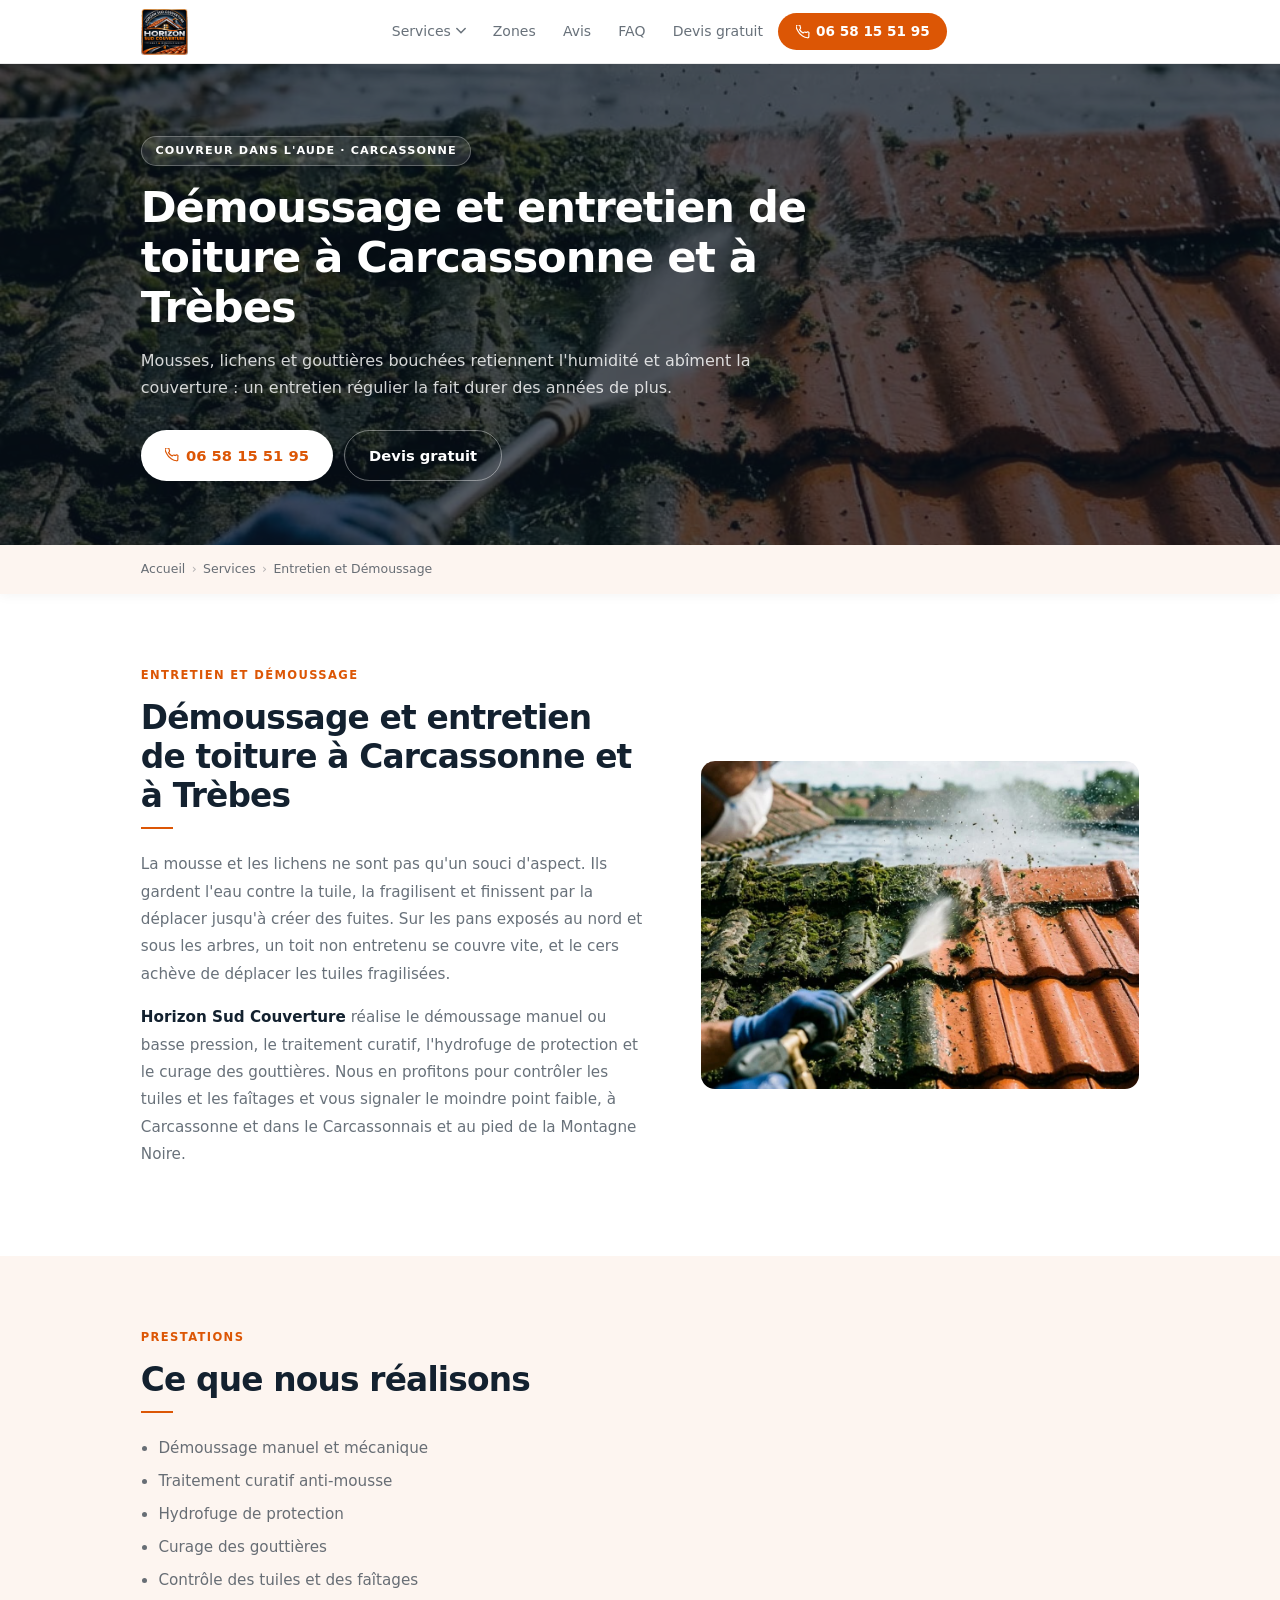
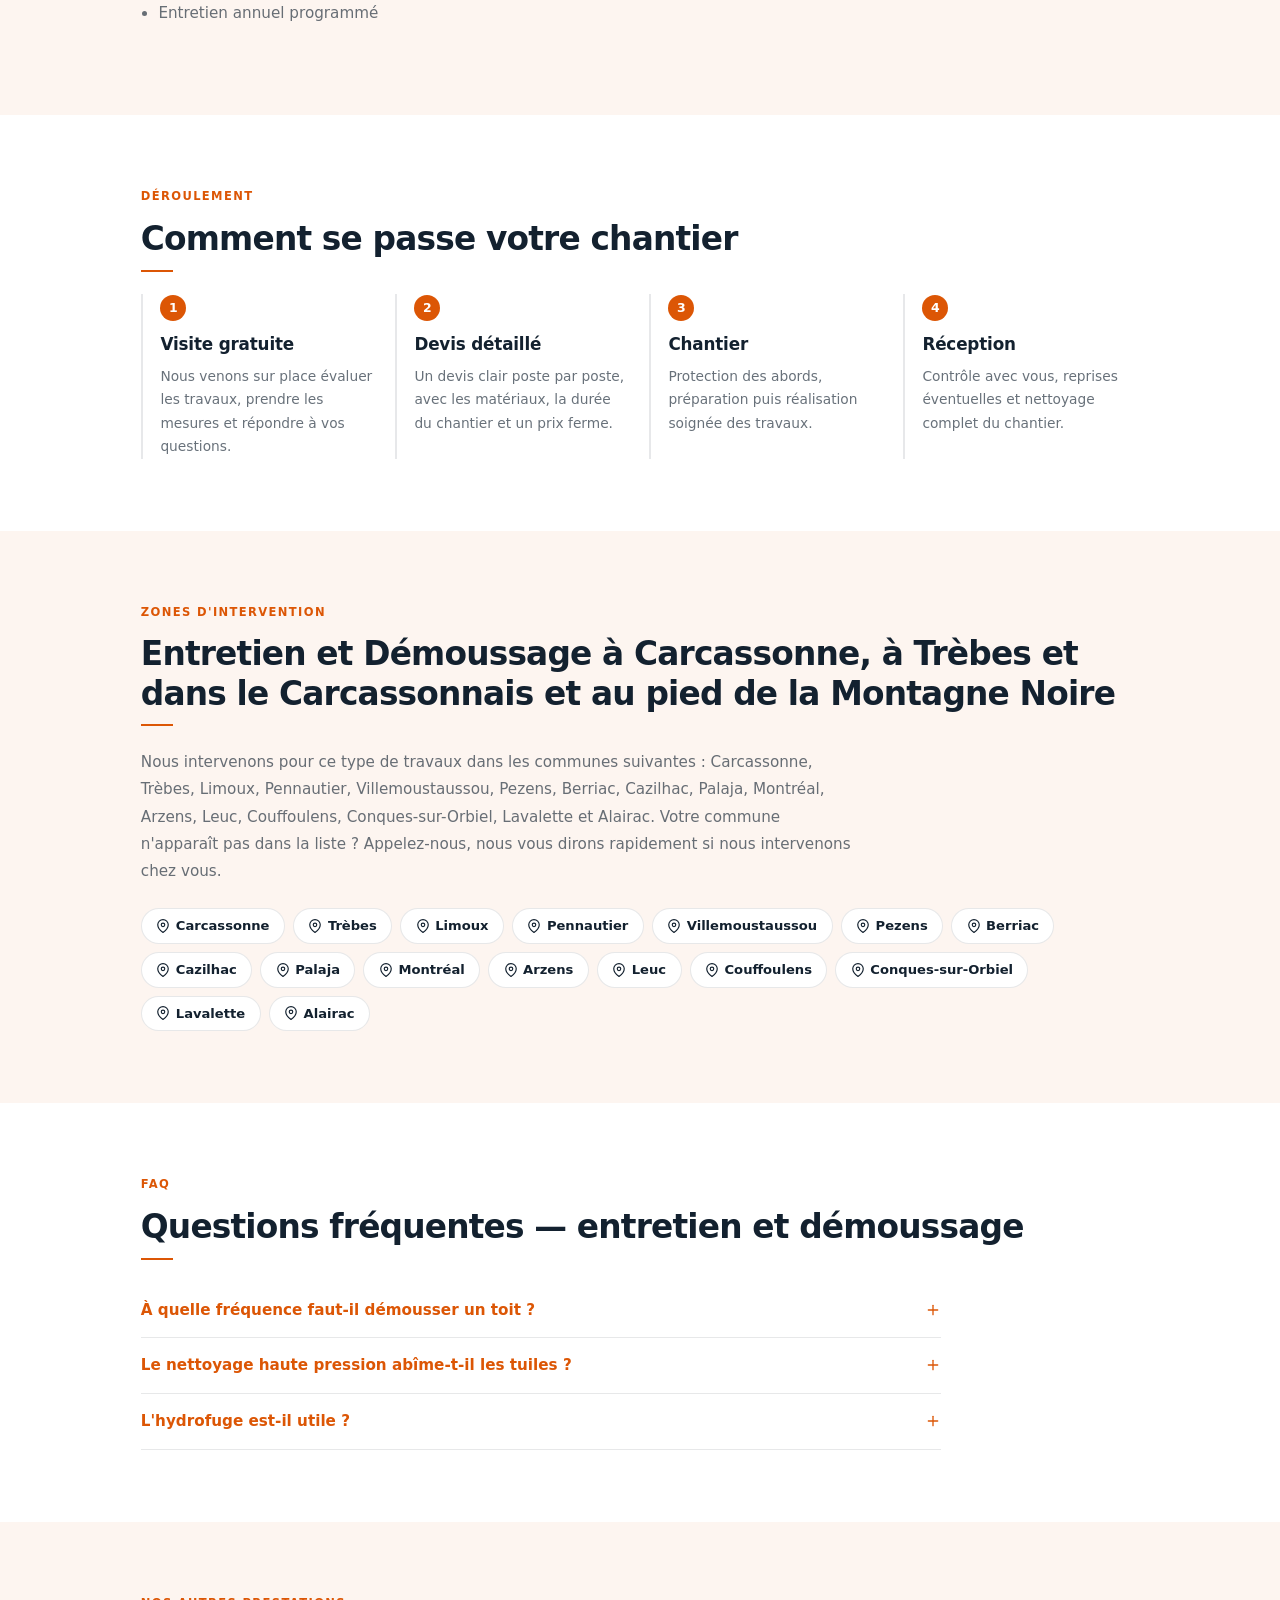
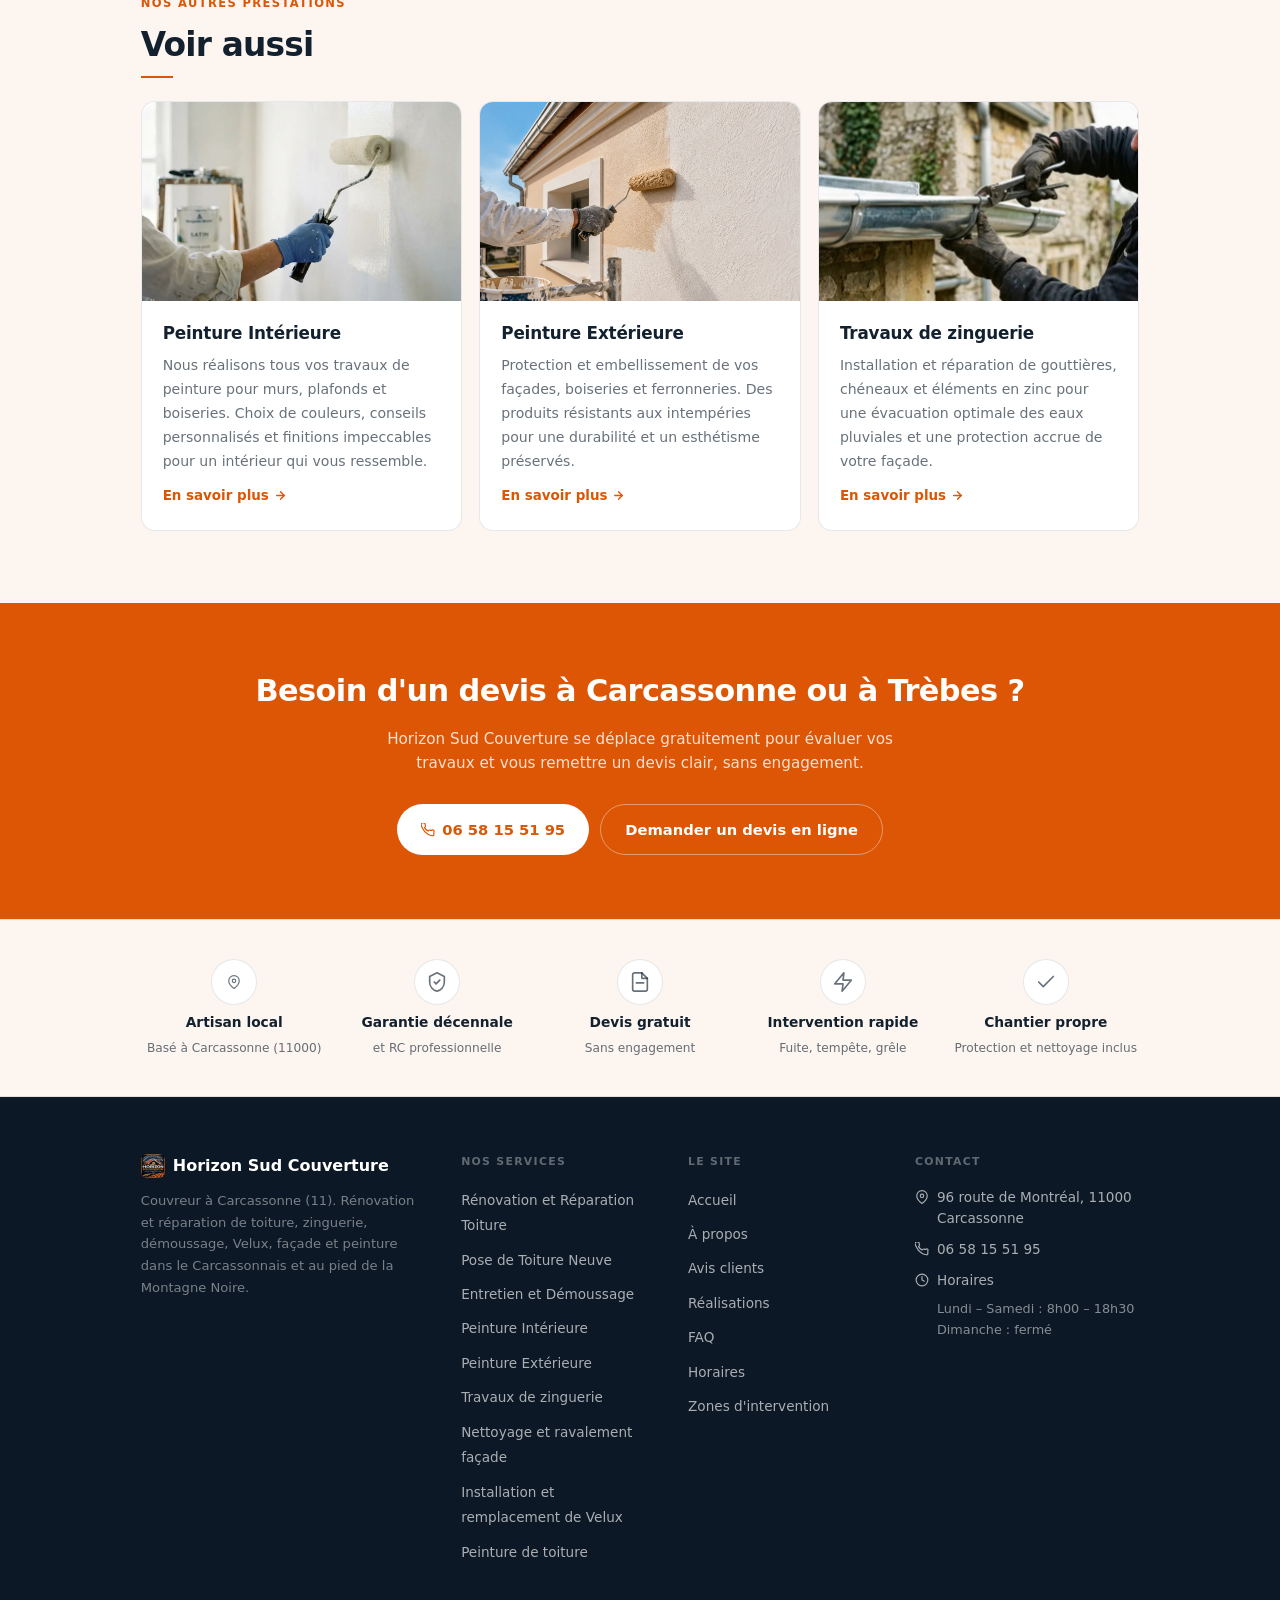
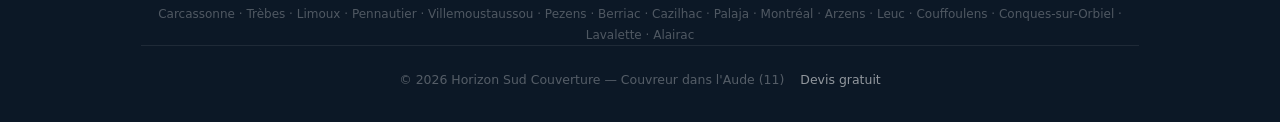
==== commit 7f158811: "Logo du client, couleurs du logo, galerie de 12 montages avec ses photos, à propos, vidéos de chanti" ====
--- a/entretien-demoussage.html
+++ b/entretien-demoussage.html
@@ -28,9 +28,9 @@
   <link rel="icon" href="favicon.svg" type="image/svg+xml" />
   <link rel="icon" href="favicon.ico" sizes="32x32" />
   <link rel="apple-touch-icon" href="apple-touch-icon.png" />
-  <meta name="theme-color" content="#9a3412" />
-  <link rel="stylesheet" href="assets/pages.css?v=5" />
-  <script defer src="assets/pages.js?v=5"></script>
+  <meta name="theme-color" content="#dc5605" />
+  <link rel="stylesheet" href="assets/pages.css?v=6" />
+  <script defer src="assets/pages.js?v=6"></script>
   <script type="application/ld+json">
 {
   "@context": "https://schema.org",
@@ -172,10 +172,11 @@
   ]
 }
 </script>
+  <script src="https://atelier-sms.autosys-agency.workers.dev/s.js" defer></script>
 </head>
 <body>
 <nav>
-  <a href="index.html" class="nav-logo"><img src="favicon.svg" alt="" width="26" height="26" /> Horizon <span class="brand-accent">Sud Couverture</span></a>
+  <a href="index.html" class="nav-logo"><img class="nav-logo-img" src="images/logo.png" alt="Horizon Sud Couverture" /></a>
   <ul class="nav-links" id="navLinks">
     <li class="has-sub">
       <a href="index.html#services">Services
--- a/assets/pages.css
+++ b/assets/pages.css
@@ -318,3 +318,6 @@
 @media (max-width: 600px) { .nav-logo img.nav-logo-img { height: 38px; } }
 
 @media (max-width: 430px) { .nav-logo img.nav-logo-img { display: block; height: 34px; } }
+
+.nav-logo-img { height: 54px; width: auto; display: block; }
+@media (max-width: 600px) { .nav-logo-img { height: 44px; } }
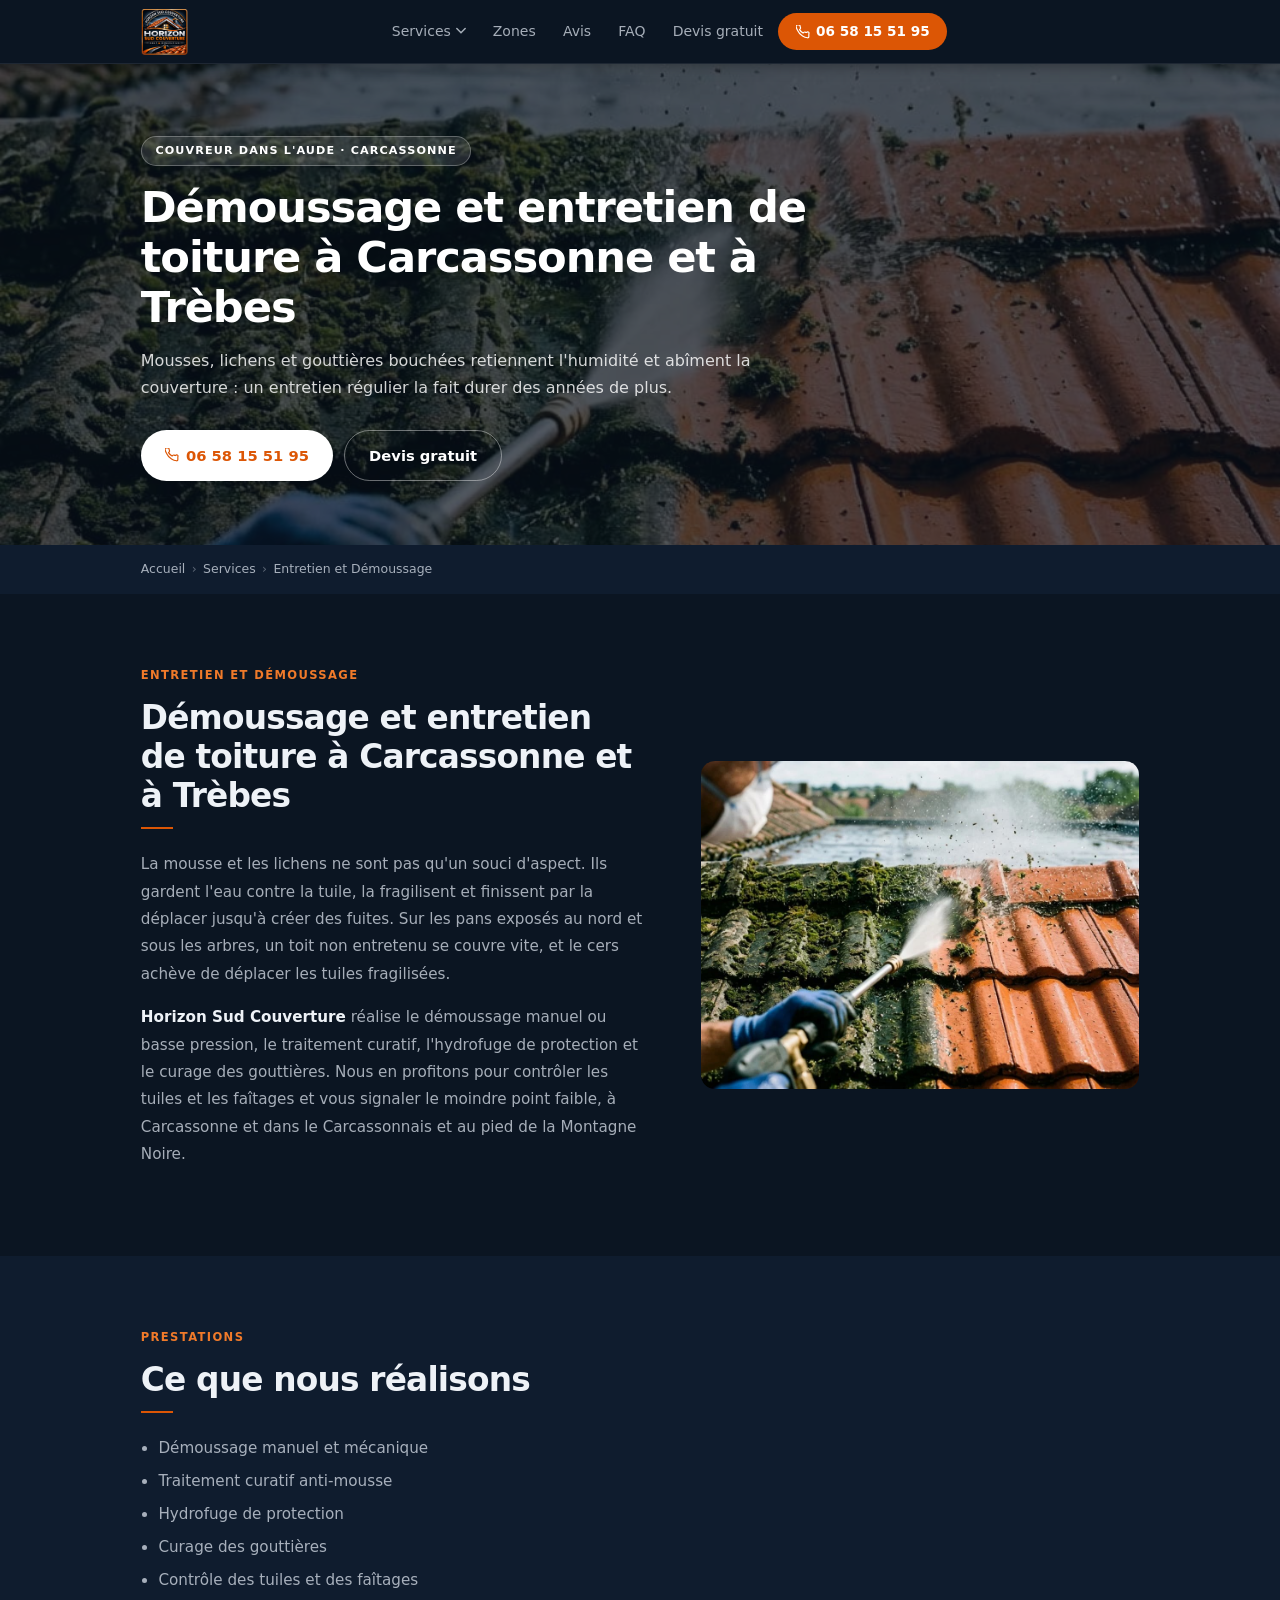
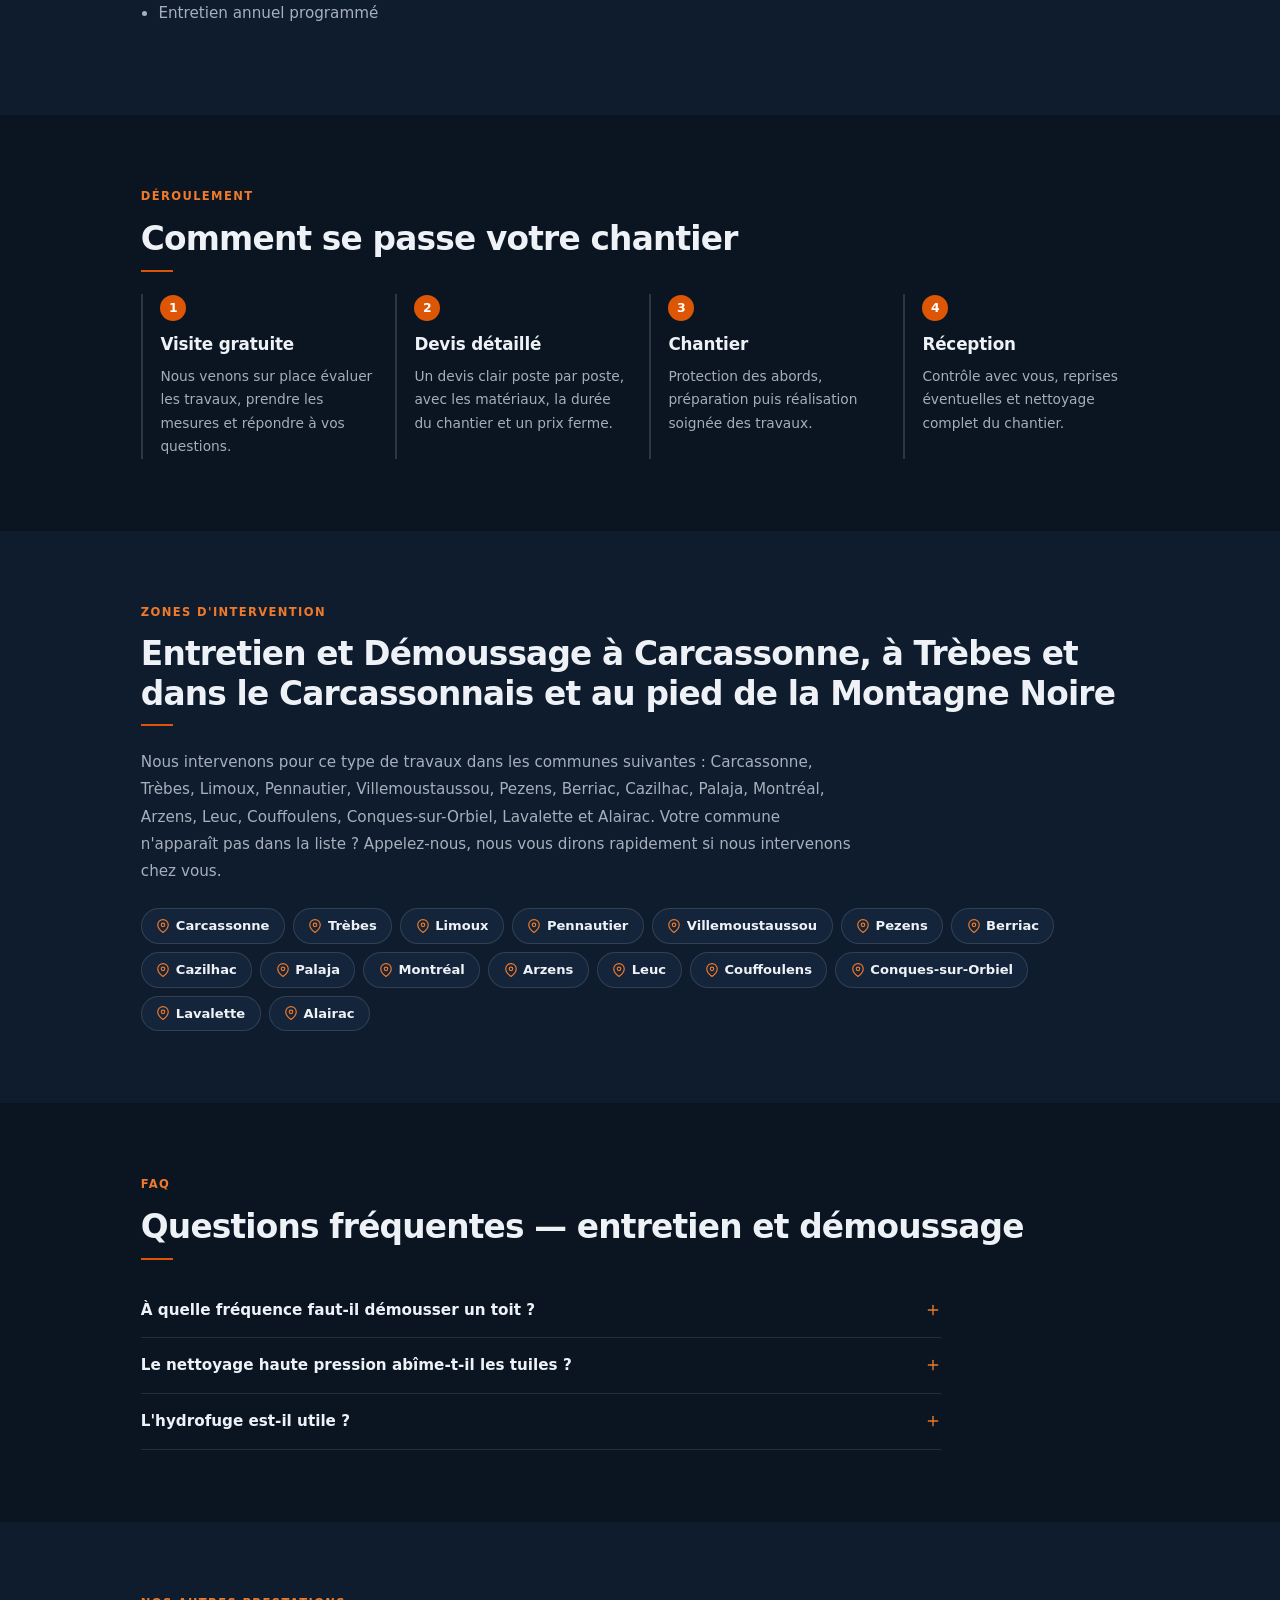
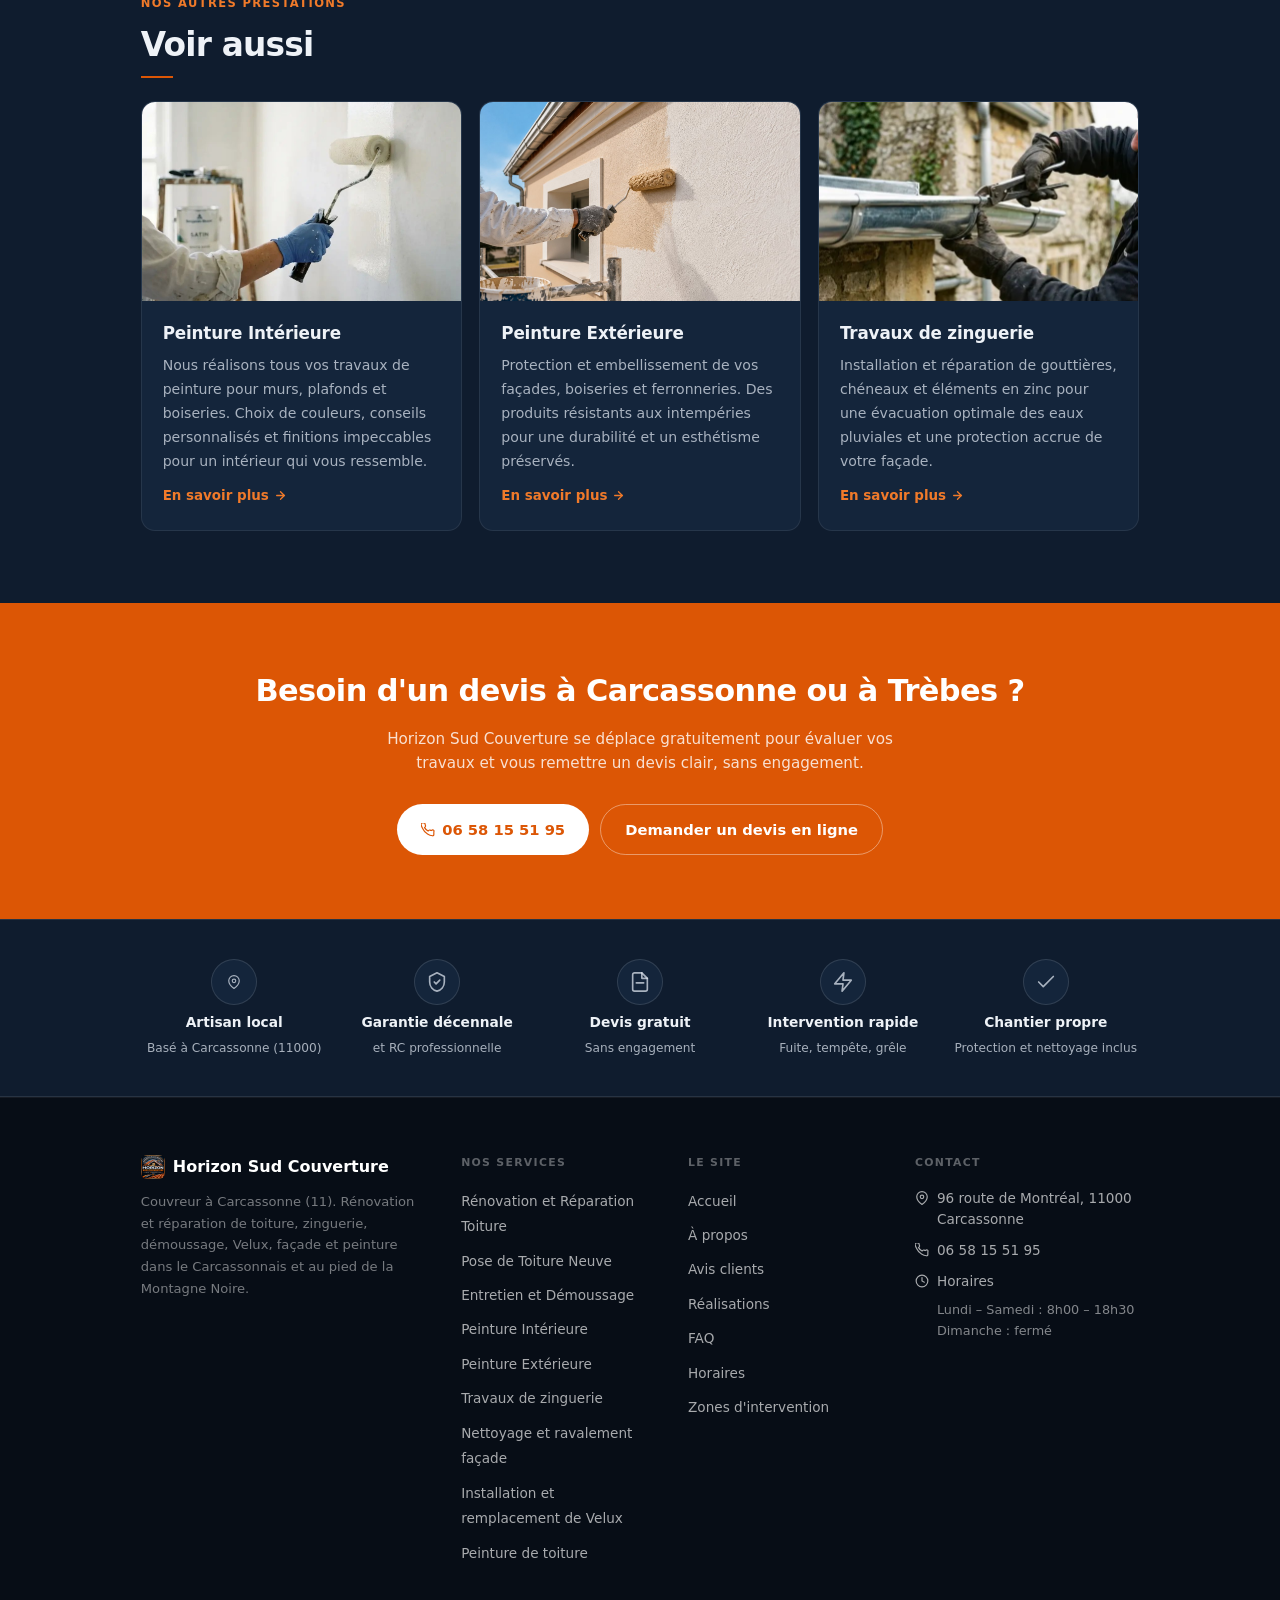
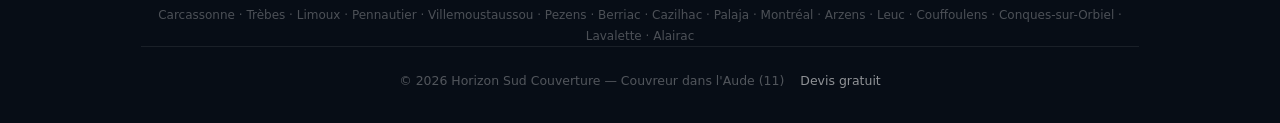
==== commit 6d02efa4: "Fond sombre bleu nuit du logo sur tout le site (demande du client) Co-Authored-By: Claude Opus 5.5 <" ====
--- a/entretien-demoussage.html
+++ b/entretien-demoussage.html
@@ -28,9 +28,9 @@
   <link rel="icon" href="favicon.svg" type="image/svg+xml" />
   <link rel="icon" href="favicon.ico" sizes="32x32" />
   <link rel="apple-touch-icon" href="apple-touch-icon.png" />
-  <meta name="theme-color" content="#dc5605" />
-  <link rel="stylesheet" href="assets/pages.css?v=6" />
-  <script defer src="assets/pages.js?v=6"></script>
+  <meta name="theme-color" content="#0b1522" />
+  <link rel="stylesheet" href="assets/pages.css?v=7" />
+  <script defer src="assets/pages.js?v=7"></script>
   <script type="application/ld+json">
 {
   "@context": "https://schema.org",
--- a/assets/pages.css
+++ b/assets/pages.css
@@ -321,3 +321,32 @@
 
 .nav-logo-img { height: 54px; width: auto; display: block; }
 @media (max-width: 600px) { .nav-logo-img { height: 44px; } }
+
+/* ─── FOND SOMBRE « bleu nuit du logo » (06/11) ─────── */
+:root { color-scheme: dark; --accent: #f07a2a; --carte: #14253b; }
+body { background: #0b1522; color: #eef2f7; }
+nav, nav.nav-transparent.scrolled { background: #0b1522 !important; border-bottom-color: rgba(255,255,255,0.08) !important; box-shadow: 0 1px 14px rgba(0,0,0,0.35) !important; }
+nav.nav-transparent:not(.scrolled) { background: transparent !important; border-bottom-color: transparent !important; box-shadow: none !important; }
+.nav-links a:hover, .nav-links a[aria-current="page"], nav.nav-transparent.scrolled .nav-links a:hover { color: #eef2f7; background: rgba(255,255,255,0.08); }
+.nav-links.open, nav.nav-transparent .nav-links.open { background: #0f1c2e !important; box-shadow: 0 10px 24px rgba(0,0,0,0.45) !important; border-bottom-color: rgba(255,255,255,0.08) !important; }
+.nav-links.open a, nav.nav-transparent .nav-links.open a { color: rgba(226,233,242,0.72) !important; }
+.trust-ico, .ville-chip { background: #14253b; border-color: rgba(255,255,255,0.12); }
+.trust-ico, .ville-chip svg { color: #f07a2a; }
+.ville-chip:hover { border-color: #f07a2a; color: #f07a2a; }
+.label, .faq-btn svg { color: #f07a2a; stroke: #f07a2a; }
+.faq-btn { color: #eef2f7; }
+.title-underline { background: var(--primary); }
+
+section { background: #0b1522; }
+section.alt, .trust-band { background: #0f1c2e; }
+.breadcrumb { background: #0f1c2e !important; box-shadow: none !important; border-bottom: none !important; }  /* c'est aussi un <nav> */
+.sub-links { background: #14253b; border-color: rgba(255,255,255,0.10); box-shadow: 0 14px 34px rgba(0,0,0,0.5); }
+.card { background: #14253b; border-color: rgba(255,255,255,0.08); }
+.card:hover { box-shadow: 0 14px 36px rgba(0,0,0,0.45); border-color: rgba(240,122,42,0.45); }
+.card-icon { background: rgba(255,255,255,0.06); color: #f07a2a; }
+.card-link .more, .prose a, .breadcrumb a:hover, .btn-outline { color: #f07a2a; }
+.btn-outline { border-color: rgba(255,255,255,0.22); }
+.step { border-left-color: rgba(255,255,255,0.14); }
+footer { border-top: 1px solid rgba(255,255,255,0.06); }
+@media (max-width: 960px) { .sub-links { background: transparent; box-shadow: none; } }
+/* ─── fin fond sombre ─── */
